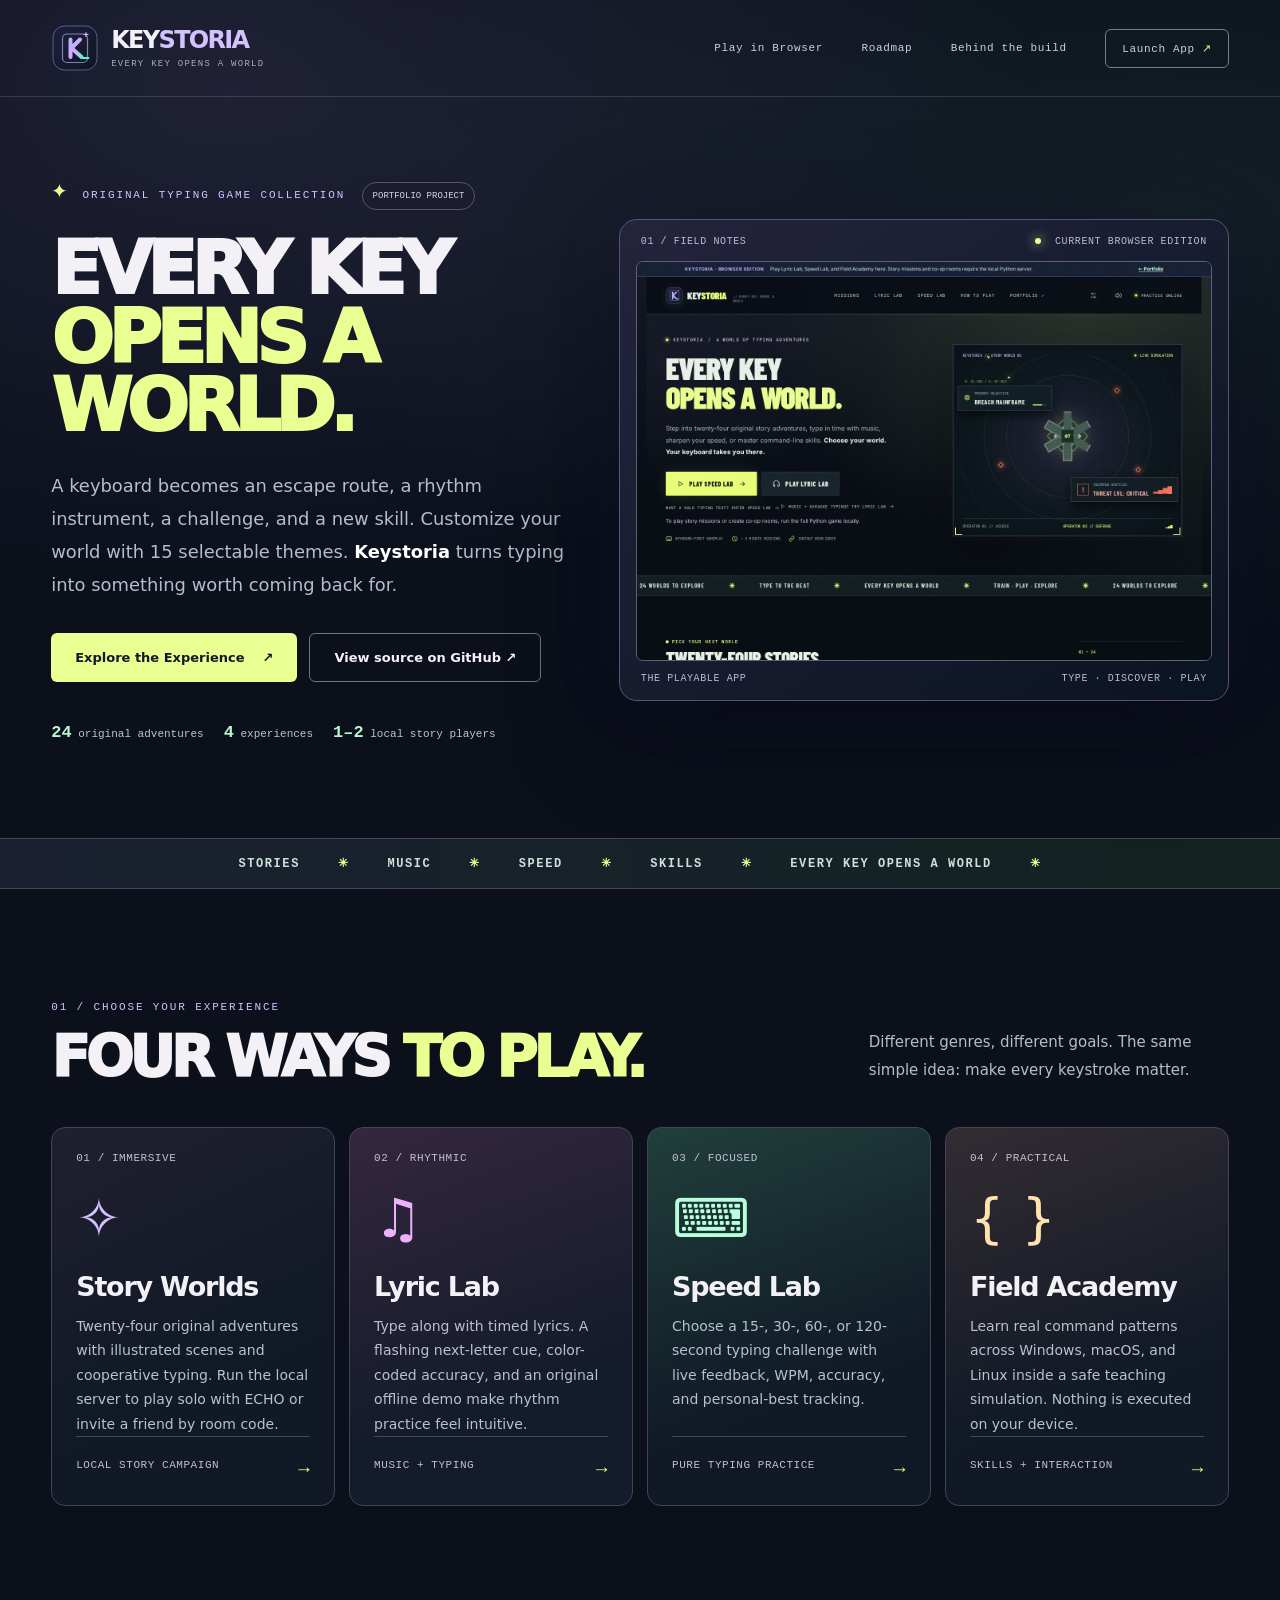
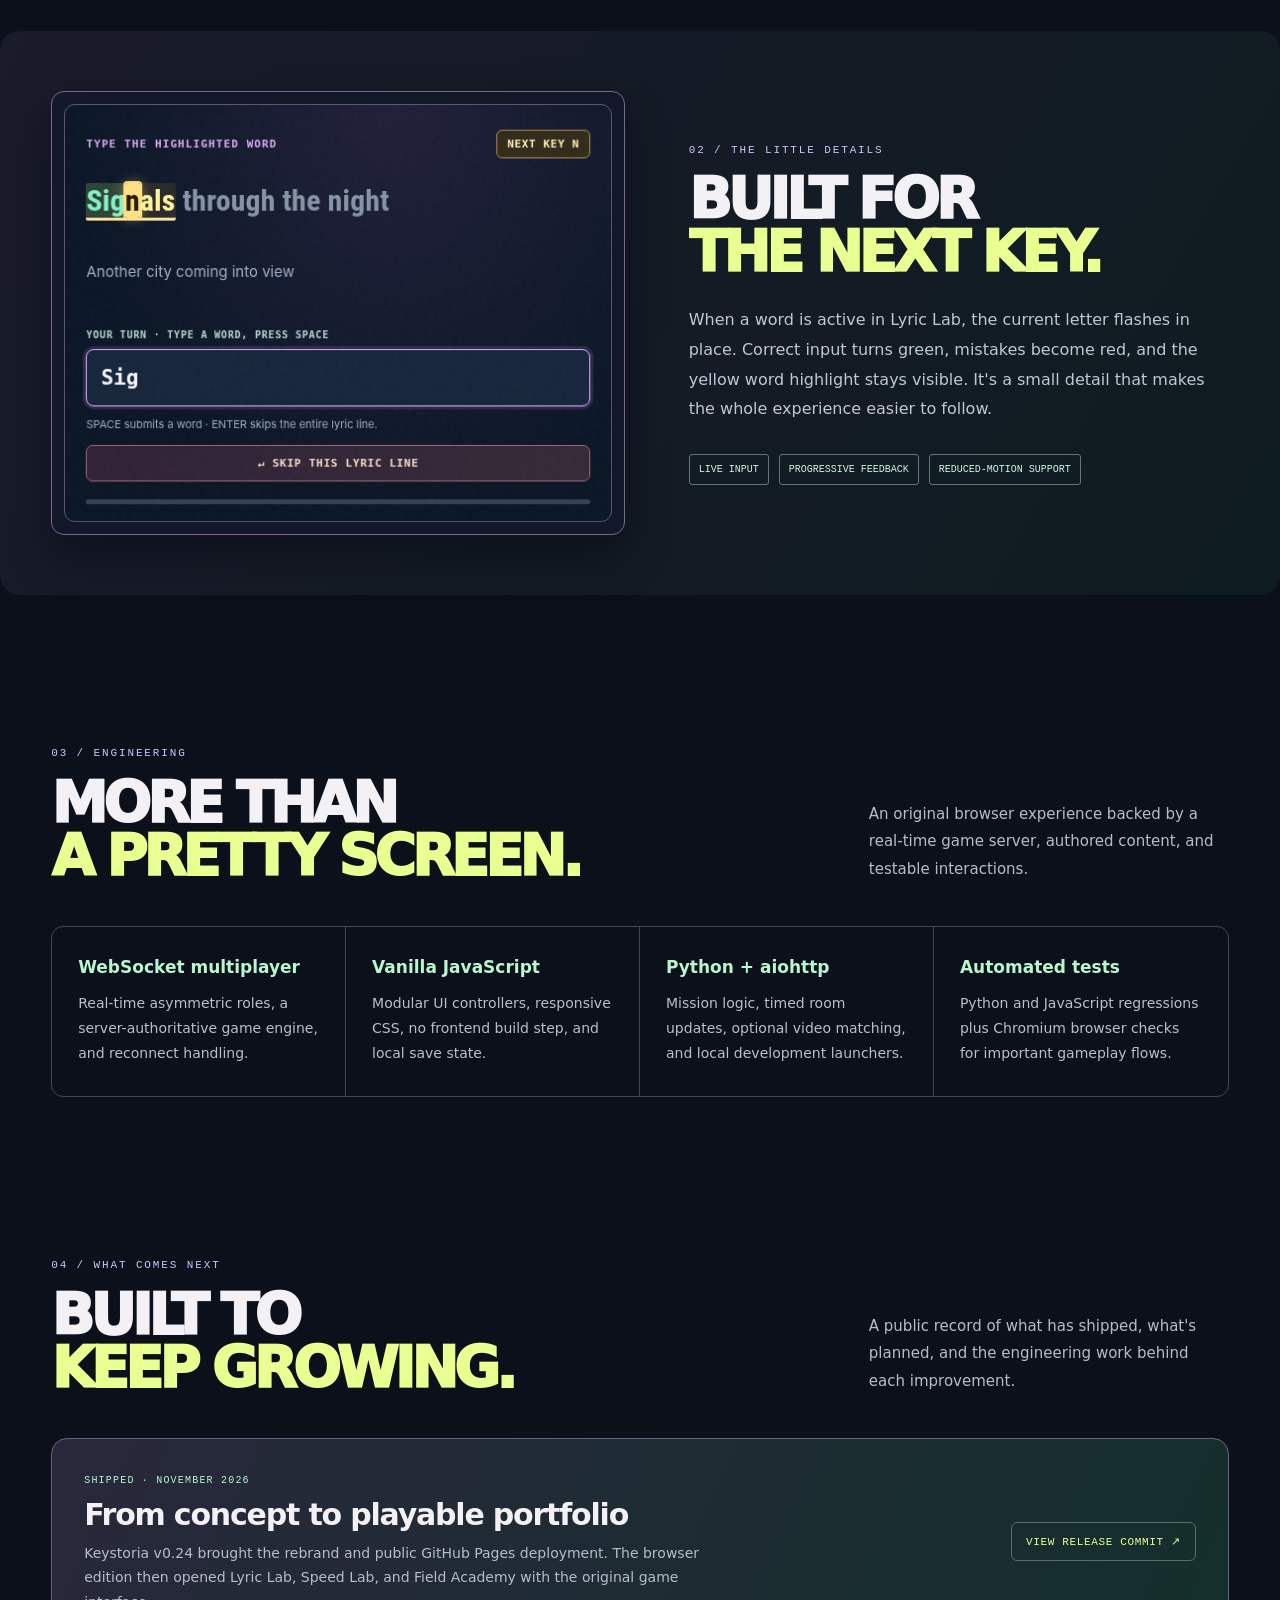
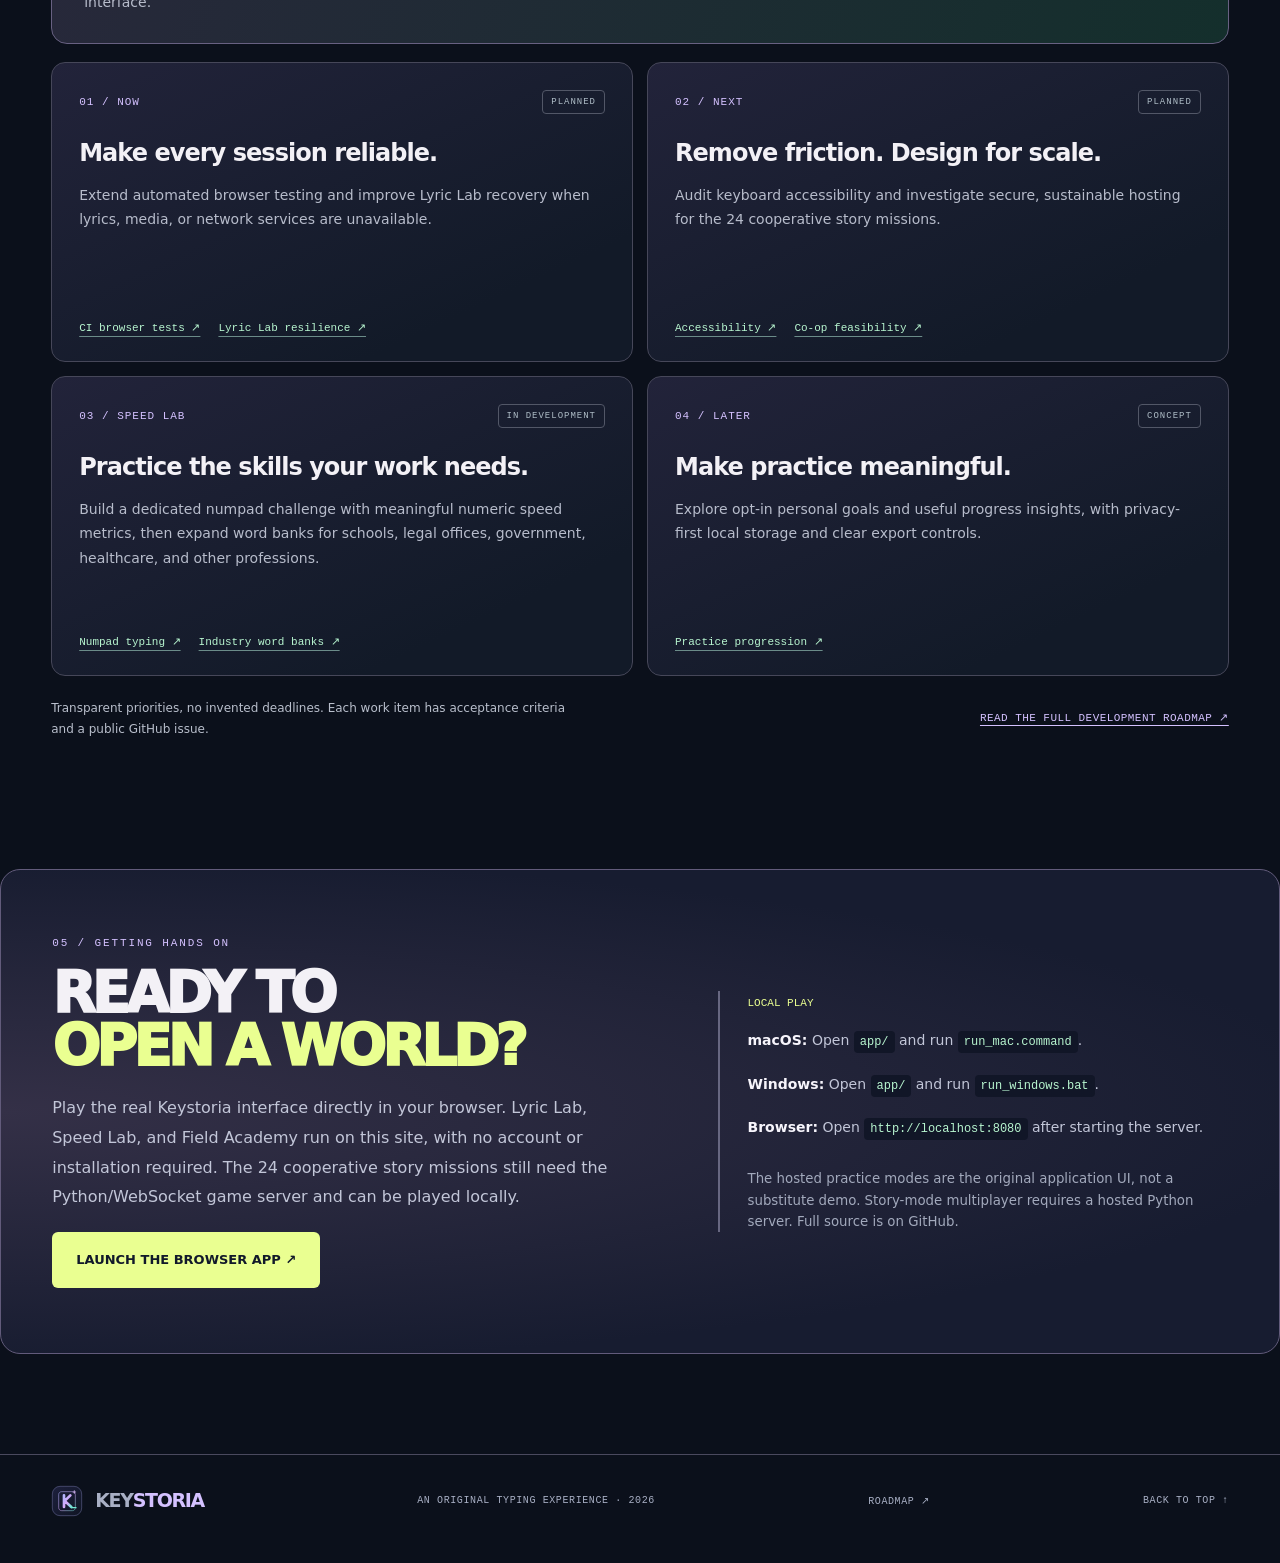
==== site/index.html @ 6b59aa66 "docs: display Speed Lab numpad and professional vocabulary on public roadmap" ====
<!doctype html>
<html lang="en">
<head>
  <meta charset="utf-8">
  <meta name="viewport" content="width=device-width, initial-scale=1">
  <meta name="theme-color" content="#0b1020">
  <meta name="description" content="Keystoria is an interactive typing adventure with 24 local story missions, browser-based lyric and speed challenges, and practical command-line exercises.">
  <title>Keystoria — Every Key Opens a World</title>
  <link rel="icon" href="assets/keystoria-mark.svg" type="image/svg+xml">
  <link rel="stylesheet" href="styles.css">
</head>
<body>
  <a class="skip" href="#main">Skip to content</a>
  <header class="bar wrap">
    <a class="logo" href="#top" aria-label="Keystoria, back to top"><img src="assets/keystoria-mark.svg" width="48" height="48" alt=""><span>KEY<span class="logo-accent">STORIA</span><small>EVERY KEY OPENS A WORLD</small></span></a>
    <nav aria-label="Primary navigation"><a href="play/">Play in Browser</a><a href="#roadmap">Roadmap</a><a href="#build">Behind the build</a><a class="nav-cta" href="play/">Launch App <span aria-hidden="true">↗</span></a></nav>
  </header>
  <main id="main">
    <section class="hero wrap" id="top" aria-labelledby="hero-heading">
      <div class="hero-copy">
        <p class="eyebrow"><span class="star">✦</span> ORIGINAL TYPING GAME COLLECTION <span class="pill">PORTFOLIO PROJECT</span></p>
        <h1 id="hero-heading">EVERY KEY<br><em>OPENS A WORLD.</em></h1>
        <p class="intro">A keyboard becomes an escape route, a rhythm instrument, a challenge, and a new skill. Customize your world with 15 selectable themes. <strong>Keystoria</strong> turns typing into something worth coming back for.</p>
        <div class="hero-buttons"><a class="primary" href="play/">Explore the Experience <span aria-hidden="true">↗</span></a><a class="secondary" href="https://github.com/MasynNay/Keystoria" target="_blank" rel="noopener noreferrer">View source on GitHub ↗</a></div>
        <div class="facts" aria-label="Project highlights"><span><strong>24</strong> original adventures</span><span><strong>4</strong> experiences</span><span><strong>1–2</strong> local story players</span></div>
      </div>
      <div class="hero-art">
        <div class="frame-label"><span>01 / FIELD NOTES</span><span><i class="dot"></i> CURRENT BROWSER EDITION</span></div>
        <img src="assets/keystoria-browser-home-current.png" alt="Current playable Keystoria browser interface with the updated K logo and practice mode controls" loading="eager" width="1440" height="1000">
        <div class="caption"><span>THE PLAYABLE APP</span><span>TYPE · DISCOVER · PLAY</span></div>
      </div>
    </section>
    <div class="marquee" aria-hidden="true"><div>STORIES <b>✳</b> MUSIC <b>✳</b> SPEED <b>✳</b> SKILLS <b>✳</b> EVERY KEY OPENS A WORLD <b>✳</b></div></div>
    <section class="section wrap" id="worlds" aria-labelledby="worlds-heading">
      <div class="section-header"><div><p class="eyebrow">01 / CHOOSE YOUR EXPERIENCE</p><h2 id="worlds-heading">FOUR WAYS <em>TO PLAY.</em></h2></div><p>Different genres, different goals. The same simple idea: make every keystroke matter.</p></div>
      <div class="modes">
        <article class="mode mode-story"><span class="mode-index">01 / IMMERSIVE</span><div class="mode-icon" aria-hidden="true">✧</div><h3>Story Worlds</h3><p>Twenty-four original adventures with illustrated scenes and cooperative typing. Run the local server to play solo with ECHO or invite a friend by room code.</p><span class="mode-foot">LOCAL STORY CAMPAIGN <b>→</b></span></article>
        <article class="mode mode-music"><span class="mode-index">02 / RHYTHMIC</span><div class="mode-icon" aria-hidden="true">♫</div><h3>Lyric Lab</h3><p>Type along with timed lyrics. A flashing next-letter cue, color-coded accuracy, and an original offline demo make rhythm practice feel intuitive.</p><span class="mode-foot">MUSIC + TYPING <b>→</b></span></article>
        <article class="mode mode-speed"><span class="mode-index">03 / FOCUSED</span><div class="mode-icon" aria-hidden="true">⌨</div><h3>Speed Lab</h3><p>Choose a 15-, 30-, 60-, or 120-second typing challenge with live feedback, WPM, accuracy, and personal-best tracking.</p><span class="mode-foot">PURE TYPING PRACTICE <b>→</b></span></article>
        <article class="mode mode-academy"><span class="mode-index">04 / PRACTICAL</span><div class="mode-icon" aria-hidden="true">{ }</div><h3>Field Academy</h3><p>Learn real command patterns across Windows, macOS, and Linux inside a safe teaching simulation. Nothing is executed on your device.</p><span class="mode-foot">SKILLS + INTERACTION <b>→</b></span></article>
      </div>
    </section>
    <section class="spotlight wrap" aria-labelledby="spotlight-heading">
      <div class="spotlight-image"><img src="assets/lyric-next-key-desktop-v023.png" alt="Lyric Lab highlighting a current lyric and the next letter to type" loading="lazy"></div>
      <div class="spotlight-copy"><p class="eyebrow">02 / THE LITTLE DETAILS</p><h2 id="spotlight-heading">BUILT FOR<br><em>THE NEXT KEY.</em></h2><p>When a word is active in Lyric Lab, the current letter flashes in place. Correct input turns green, mistakes become red, and the yellow word highlight stays visible. It's a small detail that makes the whole experience easier to follow.</p><div class="note"><span>LIVE INPUT</span><span>PROGRESSIVE FEEDBACK</span><span>REDUCED-MOTION SUPPORT</span></div></div>
    </section>
    <section class="section wrap" id="build" aria-labelledby="build-heading"><div class="section-header"><div><p class="eyebrow">03 / ENGINEERING</p><h2 id="build-heading">MORE THAN<br><em>A PRETTY SCREEN.</em></h2></div><p>An original browser experience backed by a real-time game server, authored content, and testable interactions.</p></div><div class="tech"><div><strong>WebSocket multiplayer</strong><p>Real-time asymmetric roles, a server-authoritative game engine, and reconnect handling.</p></div><div><strong>Vanilla JavaScript</strong><p>Modular UI controllers, responsive CSS, no frontend build step, and local save state.</p></div><div><strong>Python + aiohttp</strong><p>Mission logic, timed room updates, optional video matching, and local development launchers.</p></div><div><strong>Automated tests</strong><p>Python and JavaScript regressions plus Chromium browser checks for important gameplay flows.</p></div></div></section>

    <section class="section wrap roadmap-section" id="roadmap" aria-labelledby="roadmap-heading">
      <div class="section-header"><div><p class="eyebrow">04 / WHAT COMES NEXT</p><h2 id="roadmap-heading">BUILT TO<br><em>KEEP GROWING.</em></h2></div><p>A public record of what has shipped, what's planned, and the engineering work behind each improvement.</p></div>
      <div class="roadmap-release" aria-label="Recently shipped">
        <div><span class="roadmap-kicker">SHIPPED · NOVEMBER 2026</span><h3>From concept to playable portfolio</h3><p>Keystoria v0.24 brought the rebrand and public GitHub Pages deployment. The browser edition then opened Lyric Lab, Speed Lab, and Field Academy with the original game interface.</p></div>
        <a href="https://github.com/MasynNay/Keystoria/commit/9b4362c448fdb3b87befc61738ec2a85f6011a0a" target="_blank" rel="noopener noreferrer" aria-label="View the browser edition release commit">VIEW RELEASE COMMIT ↗</a>
      </div>
      <div class="roadmap-grid">
        <article class="roadmap-card">
          <div class="roadmap-top"><span class="roadmap-phase">01 / NOW</span><span class="roadmap-state">PLANNED</span></div>
          <h3>Make every session reliable.</h3>
          <p>Extend automated browser testing and improve Lyric Lab recovery when lyrics, media, or network services are unavailable.</p>
          <div class="roadmap-links"><a href="https://github.com/MasynNay/Keystoria/issues/1" target="_blank" rel="noopener noreferrer">CI browser tests ↗</a><a href="https://github.com/MasynNay/Keystoria/issues/2" target="_blank" rel="noopener noreferrer">Lyric Lab resilience ↗</a></div>
        </article>
        <article class="roadmap-card">
          <div class="roadmap-top"><span class="roadmap-phase">02 / NEXT</span><span class="roadmap-state">PLANNED</span></div>
          <h3>Remove friction. Design for scale.</h3>
          <p>Audit keyboard accessibility and investigate secure, sustainable hosting for the 24 cooperative story missions.</p>
          <div class="roadmap-links"><a href="https://github.com/MasynNay/Keystoria/issues/3" target="_blank" rel="noopener noreferrer">Accessibility ↗</a><a href="https://github.com/MasynNay/Keystoria/issues/4" target="_blank" rel="noopener noreferrer">Co-op feasibility ↗</a></div>
        </article>
        <article class="roadmap-card">
          <div class="roadmap-top"><span class="roadmap-phase">03 / SPEED LAB</span><span class="roadmap-state">IN DEVELOPMENT</span></div>
          <h3>Practice the skills your work needs.</h3>
          <p>Build a dedicated numpad challenge with meaningful numeric speed metrics, then expand word banks for schools, legal offices, government, healthcare, and other professions.</p>
          <div class="roadmap-links"><a href="https://github.com/MasynNay/Keystoria/issues/6" target="_blank" rel="noopener noreferrer">Numpad typing ↗</a><a href="https://github.com/MasynNay/Keystoria/issues/7" target="_blank" rel="noopener noreferrer">Industry word banks ↗</a></div>
        </article>
        <article class="roadmap-card">
          <div class="roadmap-top"><span class="roadmap-phase">04 / LATER</span><span class="roadmap-state">CONCEPT</span></div>
          <h3>Make practice meaningful.</h3>
          <p>Explore opt-in personal goals and useful progress insights, with privacy-first local storage and clear export controls.</p>
          <div class="roadmap-links"><a href="https://github.com/MasynNay/Keystoria/issues/5" target="_blank" rel="noopener noreferrer">Practice progression ↗</a></div>
        </article>
      </div>
      <div class="roadmap-bottom"><span>Transparent priorities, no invented deadlines. Each work item has acceptance criteria and a public GitHub issue.</span><a href="https://github.com/MasynNay/Keystoria/blob/main/docs/ROADMAP.md" target="_blank" rel="noopener noreferrer">READ THE FULL DEVELOPMENT ROADMAP ↗</a></div>
    </section>
    <section class="callout wrap" id="play" aria-labelledby="play-heading"><div><p class="eyebrow">05 / GETTING HANDS ON</p><h2 id="play-heading">READY TO<br><em>OPEN A WORLD?</em></h2><p>Play the real Keystoria interface directly in your browser. Lyric Lab, Speed Lab, and Field Academy run on this site, with no account or installation required. The 24 cooperative story missions still need the Python/WebSocket game server and can be played locally.</p><p><a class="primary" href="play/">LAUNCH THE BROWSER APP ↗</a></p></div><div class="steps"><span>LOCAL PLAY</span><p><strong>macOS:</strong> Open <code>app/</code> and run <code>run_mac.command</code>.</p><p><strong>Windows:</strong> Open <code>app/</code> and run <code>run_windows.bat</code>.</p><p><strong>Browser:</strong> Open <code>http://localhost:8080</code> after starting the server.</p><small>The hosted practice modes are the original application UI, not a substitute demo. Story-mode multiplayer requires a hosted Python server. Full source is on <a href="https://github.com/MasynNay/Keystoria" target="_blank" rel="noopener noreferrer">GitHub</a>.</small></div></section>
  </main>
  <footer class="wrap footer"><div class="logo"><img src="assets/keystoria-mark.svg" width="32" height="32" alt=""><span>KEY<span class="logo-accent">STORIA</span></span></div><p>AN ORIGINAL TYPING EXPERIENCE · 2026</p><a href="#roadmap">ROADMAP ↗</a><a href="#top">BACK TO TOP ↑</a></footer>
</body>
</html>
---- site/styles.css ----
:root{color-scheme:dark;--ink:#0b101b;--panel:#111925;--line:#33384e;--paper:#f3f1f6;--muted:#b7bccb;--lilac:#d4c1ff;--mint:#b8f6d0;--lime:#eaff91;--mono:ui-monospace,SFMono-Regular,Menlo,Consolas,monospace;--sans:Inter,ui-sans-serif,system-ui,-apple-system,BlinkMacSystemFont,"Segoe UI",sans-serif}
*{box-sizing:border-box}html{scroll-behavior:smooth}body{margin:0;background:var(--ink);color:var(--paper);font-family:var(--sans);-webkit-font-smoothing:antialiased;overflow-x:hidden}body::before{content:"";position:absolute;inset:0 0 auto 0;height:750px;background:radial-gradient(ellipse at 18% 12%,#48426a55,transparent 54%),radial-gradient(ellipse at 90% 30%,#345f5433,transparent 55%);pointer-events:none}a{color:inherit;text-decoration:none}a:focus-visible{outline:3px solid var(--lime);outline-offset:5px}img{max-width:100%;height:auto;display:block}p,h1,h2,h3{margin:0}.wrap{max-width:1360px;margin:0 auto;padding-inline:clamp(20px,4vw,58px)}.skip{position:absolute;top:-50px;left:10px;z-index:10;background:var(--lime);color:#101619;padding:10px}.skip:focus{top:10px}.bar{position:relative;display:flex;align-items:center;justify-content:space-between;gap:20px;padding-block:24px;border-bottom:1px solid #ffffff22}.logo{display:inline-flex;align-items:center;gap:12px;font-weight:900;font-size:24px;letter-spacing:-.07em;line-height:1}.logo span{display:block}.logo-accent{display:inline!important;color:var(--lilac)}.logo small{display:block;font:9px var(--mono);letter-spacing:.14em;color:#adabc6;margin-top:7px}.bar nav{display:flex;gap:clamp(15px,3vw,42px);align-items:center;font:11px var(--mono);letter-spacing:.06em;color:#ccd0d9}.bar nav a:hover,.footer a:hover{color:var(--lime)}.nav-cta{border:1px solid #777c87;padding:12px 16px;border-radius:6px}.nav-cta span{color:var(--lime)}.hero{position:relative;display:grid;grid-template-columns:.92fr 1.08fr;gap:48px;align-items:center;min-height:700px;padding-block:80px 96px}.eyebrow{font:11px/1.6 var(--mono);letter-spacing:.17em;color:var(--lilac)}.star{font-size:20px;margin-right:4px;color:var(--lime)}.pill{border:1px solid #5b516f;border-radius:999px;font-size:9px;padding:8px 10px;color:#dad5ea;letter-spacing:0;white-space:nowrap;margin-left:8px}.hero h1,.section h2,.spotlight h2,.callout h2{font-weight:950;font-size:clamp(49px,5.7vw,91px);line-height:.94;letter-spacing:-.075em;margin:26px 0 28px}.hero h1 em,.section h2 em,.spotlight h2 em,.callout h2 em{font-style:normal;color:var(--lime)}.intro{font-size:clamp(16px,1.4vw,19px);line-height:1.85;color:var(--muted);max-width:580px}.intro strong{color:#fff}.hero-buttons{display:flex;gap:12px;flex-wrap:wrap;margin:32px 0 41px}.primary,.secondary{display:inline-flex;justify-content:center;align-items:center;gap:18px;padding:16px 24px;border-radius:6px;font-size:13px;font-weight:800;transition:transform .2s,background .2s}.primary{background:var(--lime);color:#11192a}.primary:hover{background:#f6ffc2;transform:translateY(-2px)}.secondary{border:1px solid #6f7288;color:#f5efff}.secondary:hover{border-color:var(--lilac);transform:translateY(-2px)}.facts{display:flex;flex-wrap:wrap;gap:20px;color:#bbc6ce;font:11px var(--mono)}.facts strong{font-size:17px;color:var(--mint)}.hero-art{position:relative;min-width:0;background:linear-gradient(145deg,#24243d,#0b1422);padding:16px;border:1px solid #5b5279;border-radius:18px;box-shadow:0 25px 100px #02040da8,0 0 80px #9c80eb12;transform:none}.hero-art img{border:1px solid #596278;border-radius:7px;aspect-ratio:1440/1000;object-fit:cover;width:100%}.frame-label,.caption{display:flex;justify-content:space-between;gap:10px;align-items:center;font:10px var(--mono);letter-spacing:.06em;color:#bfb7d8}.frame-label{padding:0 5px 14px}.caption{padding:12px 5px 0}.dot{display:inline-block;border-radius:50%;width:6px;height:6px;margin-right:7px;background:var(--lime);box-shadow:0 0 12px var(--lime)}.marquee{border-block:1px solid #454658;padding:17px 0;background:linear-gradient(90deg,#1a2030,#122320);overflow:hidden}.marquee div{min-width:100%;width:max-content;margin:auto;display:flex;gap:38px;align-items:center;justify-content:center;font:750 12px var(--mono);letter-spacing:.13em;color:#cce1db}.marquee b{color:var(--lime)}.section{padding-block:110px}.section-header{display:flex;justify-content:space-between;gap:42px;align-items:end;margin-bottom:42px}.section-header h2,.spotlight h2,.callout h2{font-size:clamp(46px,4.4vw,69px);margin:15px 0 0}.section-header>p{max-width:360px;color:var(--muted);line-height:1.85;font-size:15px}.modes{display:grid;grid-template-columns:repeat(4,minmax(0,1fr));gap:14px}.mode{border:1px solid #424359;border-radius:14px;padding:24px;background:linear-gradient(155deg,#201f30,#101925 66%);min-height:370px;display:flex;flex-direction:column}.mode-index,.mode-foot{font:11px var(--mono);letter-spacing:.05em;color:#c3bed3}.mode-icon{font-size:54px;margin:28px 0 25px;color:var(--lilac);line-height:1}.mode h3{font-size:27px;letter-spacing:-.045em;margin-bottom:12px}.mode p{color:#b9c0d0;font-size:14px;line-height:1.75}.mode-foot{border-top:1px solid #464559;margin-top:auto;padding-top:22px;display:flex;justify-content:space-between}.mode-foot b{color:var(--lime);font-size:19px}.mode-music{background:linear-gradient(160deg,#34273e,#141b2a 68%)}.mode-music .mode-icon{color:#ebb1fb}.mode-speed{background:linear-gradient(160deg,#203f3b,#101925 68%)}.mode-speed .mode-icon{color:#b7ffda}.mode-academy{background:linear-gradient(160deg,#332c33,#101925 68%)}.mode-academy .mode-icon{color:#ffe2b0}.spotlight{display:grid;grid-template-columns:1.03fr .97fr;gap:64px;align-items:center;background:linear-gradient(120deg,#2624378c,#14322b55);border-radius:20px;padding-block:60px;margin-block:15px 40px}.spotlight-image{border:1px solid #7a688b;background:#13172a;padding:12px;border-radius:13px;box-shadow:0 20px 45px #03061177}.spotlight-image img{width:100%;border-radius:8px}.spotlight-copy p:not(.eyebrow){font-size:16px;color:#c1c6d6;line-height:1.85;margin-top:25px}.note{display:flex;gap:10px;flex-wrap:wrap;margin-top:30px}.note span{font:10px var(--mono);color:#d6f3e5;border:1px solid #5f7871;border-radius:3px;padding:9px}.tech{display:grid;grid-template-columns:repeat(4,1fr);border:1px solid #42465c;border-radius:12px;overflow:hidden}.tech div{padding:30px 26px;border-right:1px solid #42465c}.tech div:last-child{border:0}.tech strong{font-size:17px;color:var(--mint)}.tech p{font-size:14px;line-height:1.8;color:#b7c0cd;margin-top:14px}.roadmap-section{padding-top:50px}.roadmap-release{border:1px solid #686182;border-radius:16px;background:linear-gradient(115deg,#28283b,#142f2c);padding:29px 32px;display:flex;align-items:center;justify-content:space-between;gap:25px;margin-bottom:18px}.roadmap-kicker{font:10px var(--mono);color:var(--mint);letter-spacing:.12em}.roadmap-release h3{font-size:clamp(21px,2.4vw,30px);letter-spacing:-.04em;margin:10px 0 9px}.roadmap-release p{max-width:660px;color:var(--muted);line-height:1.75;font-size:14px}.roadmap-release>a{max-width:100%;color:var(--lime);font:11px var(--mono);letter-spacing:.06em;border:1px solid #5e6b66;border-radius:6px;padding:12px 14px;white-space:nowrap}.roadmap-grid{display:grid;grid-template-columns:repeat(2,minmax(0,1fr));gap:14px}.roadmap-card{display:flex;flex-direction:column;border:1px solid #464759;border-radius:14px;background:linear-gradient(155deg,#22233a,#121a28 78%);padding:27px;min-height:300px}.roadmap-top{display:flex;gap:12px;justify-content:space-between;align-items:center;margin-bottom:26px}.roadmap-phase{color:var(--lilac);font:11px var(--mono);letter-spacing:.09em}.roadmap-state{color:#afbdc7;font:9px var(--mono);letter-spacing:.11em;border:1px solid #525767;border-radius:4px;padding:6px 8px}.roadmap-card h3{font-size:24px;letter-spacing:-.04em;line-height:1.15;margin-bottom:15px}.roadmap-card p{color:var(--muted);font-size:14px;line-height:1.75}.roadmap-links{margin-top:auto;padding-top:20px;display:flex;gap:12px 18px;flex-wrap:wrap}.roadmap-links a{font:11px var(--mono);color:var(--mint);text-decoration:underline;text-decoration-color:#6b8c89;text-underline-offset:5px}.roadmap-links a:hover,.roadmap-bottom a:hover{color:var(--lime)}.roadmap-bottom{padding:22px 0 0;display:flex;justify-content:space-between;align-items:center;gap:20px;color:#b9bfcc;font-size:12px;line-height:1.7}.roadmap-bottom span{max-width:530px}.roadmap-bottom a{color:var(--lilac);font:11px/1.6 var(--mono);letter-spacing:.04em;text-decoration:underline;text-underline-offset:4px}.callout{display:grid;grid-template-columns:1fr .85fr;gap:65px;padding-block:65px;background:radial-gradient(ellipse at left,#343047,#171c30 75%);border:1px solid #625b7b;border-radius:20px;margin-block:20px 100px}.callout p:not(.eyebrow){color:#c2c6d8;line-height:1.85;margin-top:20px;max-width:570px}.steps{border-left:2px solid #676781;padding-left:28px;align-self:center}.steps>span{font:11px var(--mono);color:var(--lime)}.steps p{margin:18px 0!important;font-size:14px}.steps strong{color:#f7f5fc}.steps code{font:12px var(--mono);background:#111627;padding:4px 6px;border-radius:4px;color:var(--mint);overflow-wrap:anywhere}.steps small{display:block;color:#a2a9bc;line-height:1.6;margin-top:27px}.footer{padding-block:30px 45px;display:flex;align-items:center;justify-content:space-between;border-top:1px solid #4a495e;gap:20px;color:#a8afc4}.footer .logo{font-size:19px}.footer p,.footer a{font:10px var(--mono);letter-spacing:.06em}
@media(max-width:1100px){.roadmap-grid{grid-template-columns:repeat(2,minmax(0,1fr))}.roadmap-card:last-child{min-height:0}.modes{grid-template-columns:repeat(2,minmax(0,1fr))}.hero{gap:25px}.hero h1{font-size:clamp(46px,5.4vw,75px)}.tech{grid-template-columns:repeat(2,1fr)}.tech div:nth-child(2){border-right:0}.tech div:nth-child(-n+2){border-bottom:1px solid #42465c}}
@media(max-width:760px){.roadmap-grid{grid-template-columns:1fr}.roadmap-card:last-child{grid-column:auto}.roadmap-card{min-height:0}.roadmap-release{display:block;padding:23px}.roadmap-release>a{display:inline-block;margin-top:19px;white-space:normal;overflow-wrap:anywhere}.roadmap-bottom{display:block}.roadmap-bottom a{display:inline-block;margin-top:12px}.bar{padding-block:15px}.bar nav{gap:14px}.bar nav a:not(.nav-cta){display:none}.logo{font-size:20px}.logo small{font-size:8px}.hero{grid-template-columns:1fr;min-height:0;padding-block:70px}.hero-art{max-width:640px;transform:none}.hero h1{font-size:clamp(52px,10vw,83px)}.section{padding-block:75px}.section-header{display:block}.section-header>p{margin-top:25px}.spotlight{grid-template-columns:1fr;gap:30px;padding-block:30px}.callout{grid-template-columns:1fr;gap:30px}.steps{border-left:0;border-top:2px solid #676781;padding-left:0;padding-top:24px}.footer{flex-wrap:wrap;row-gap:15px}}
@media(max-width:470px){.bar nav a.nav-cta{padding:9px 10px;font-size:10px}.hero h1{font-size:clamp(39px,11.7vw,54px)}.hero-buttons{flex-direction:column}.hero-buttons a{width:100%}.facts{gap:11px}.eyebrow{font-size:10px}.pill{display:block;width:fit-content;margin:9px 0 0}.hero-art{padding:9px}.frame-label,.caption{font-size:8px}.marquee div{gap:15px;font-size:10px}.modes,.tech{grid-template-columns:1fr}.mode{min-height:315px}.tech div{border:0!important;border-bottom:1px solid #42465c!important}.tech div:last-child{border-bottom:0!important}.spotlight-image{padding:5px}.section h2,.spotlight h2,.callout h2{font-size:clamp(44px,12vw,58px)}.footer p{width:100%}}
@media(prefers-reduced-motion:reduce){html{scroll-behavior:auto}*{transition:none!important}}
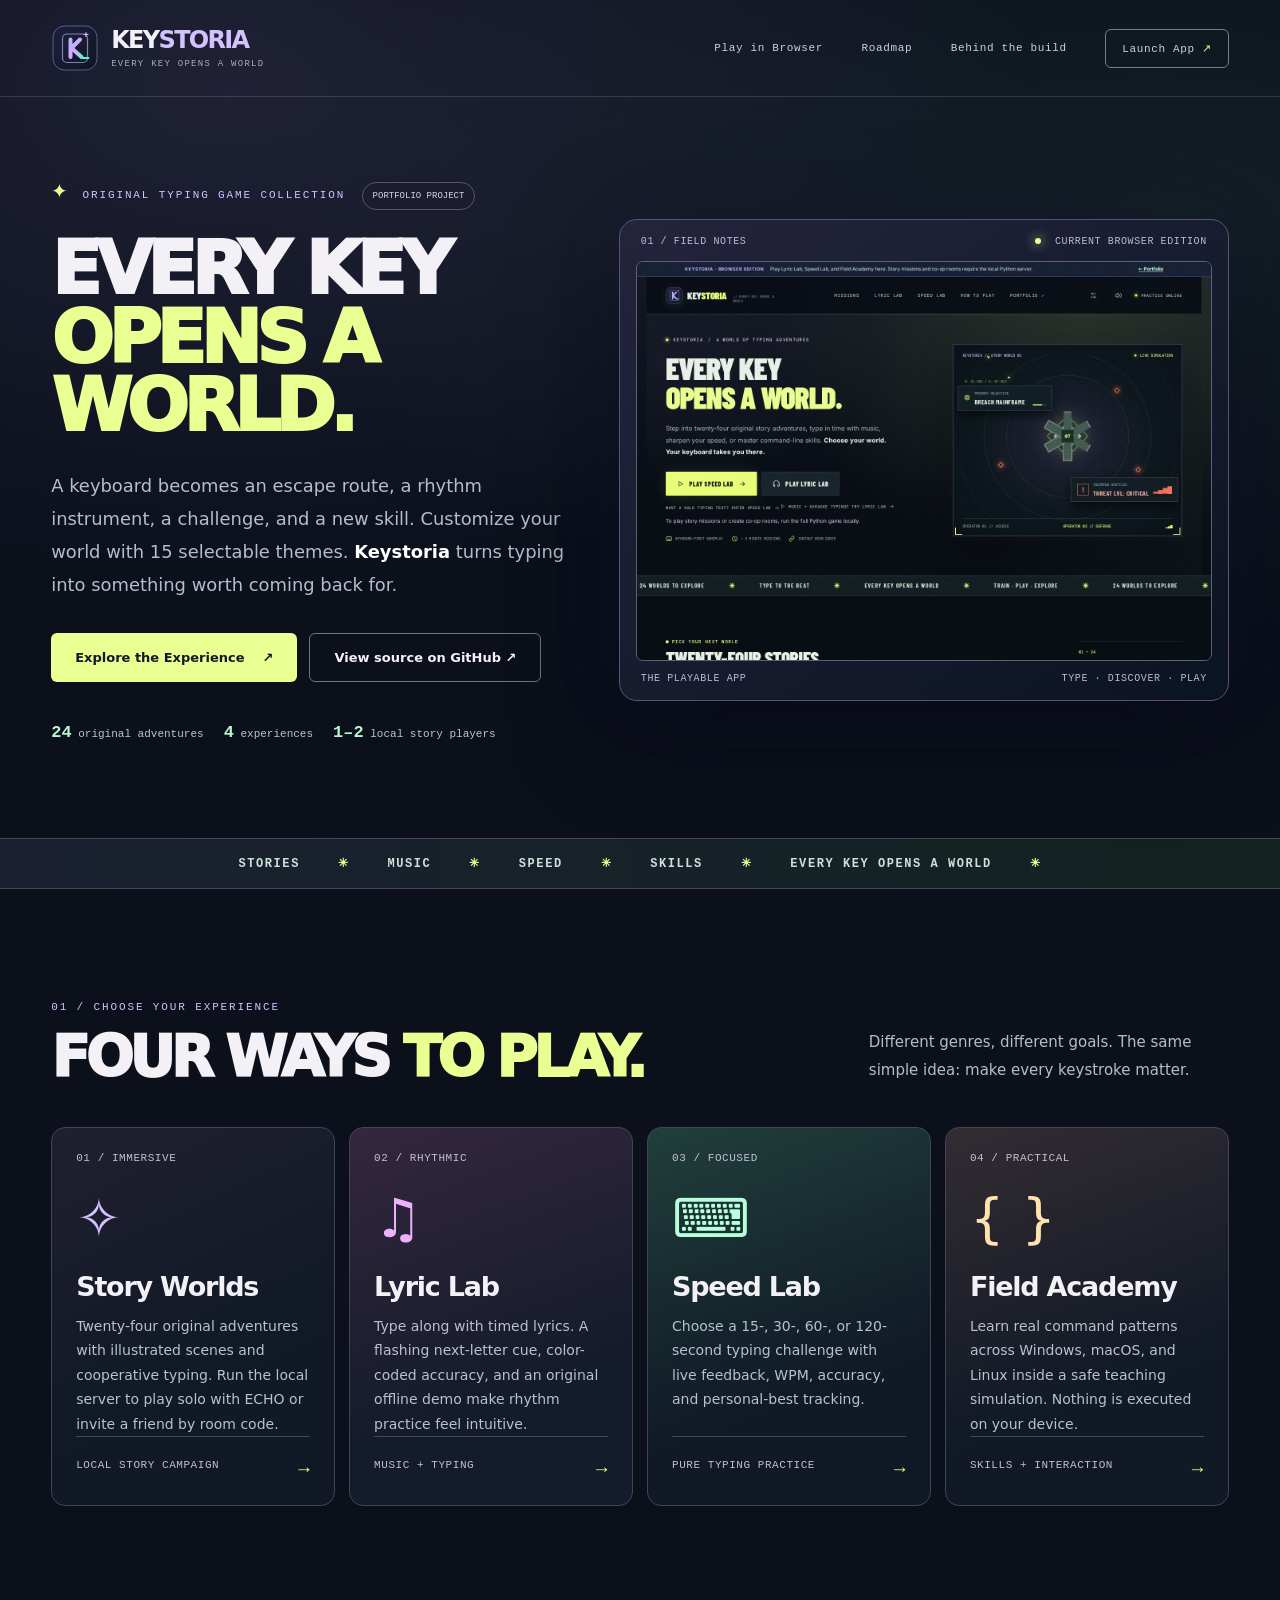
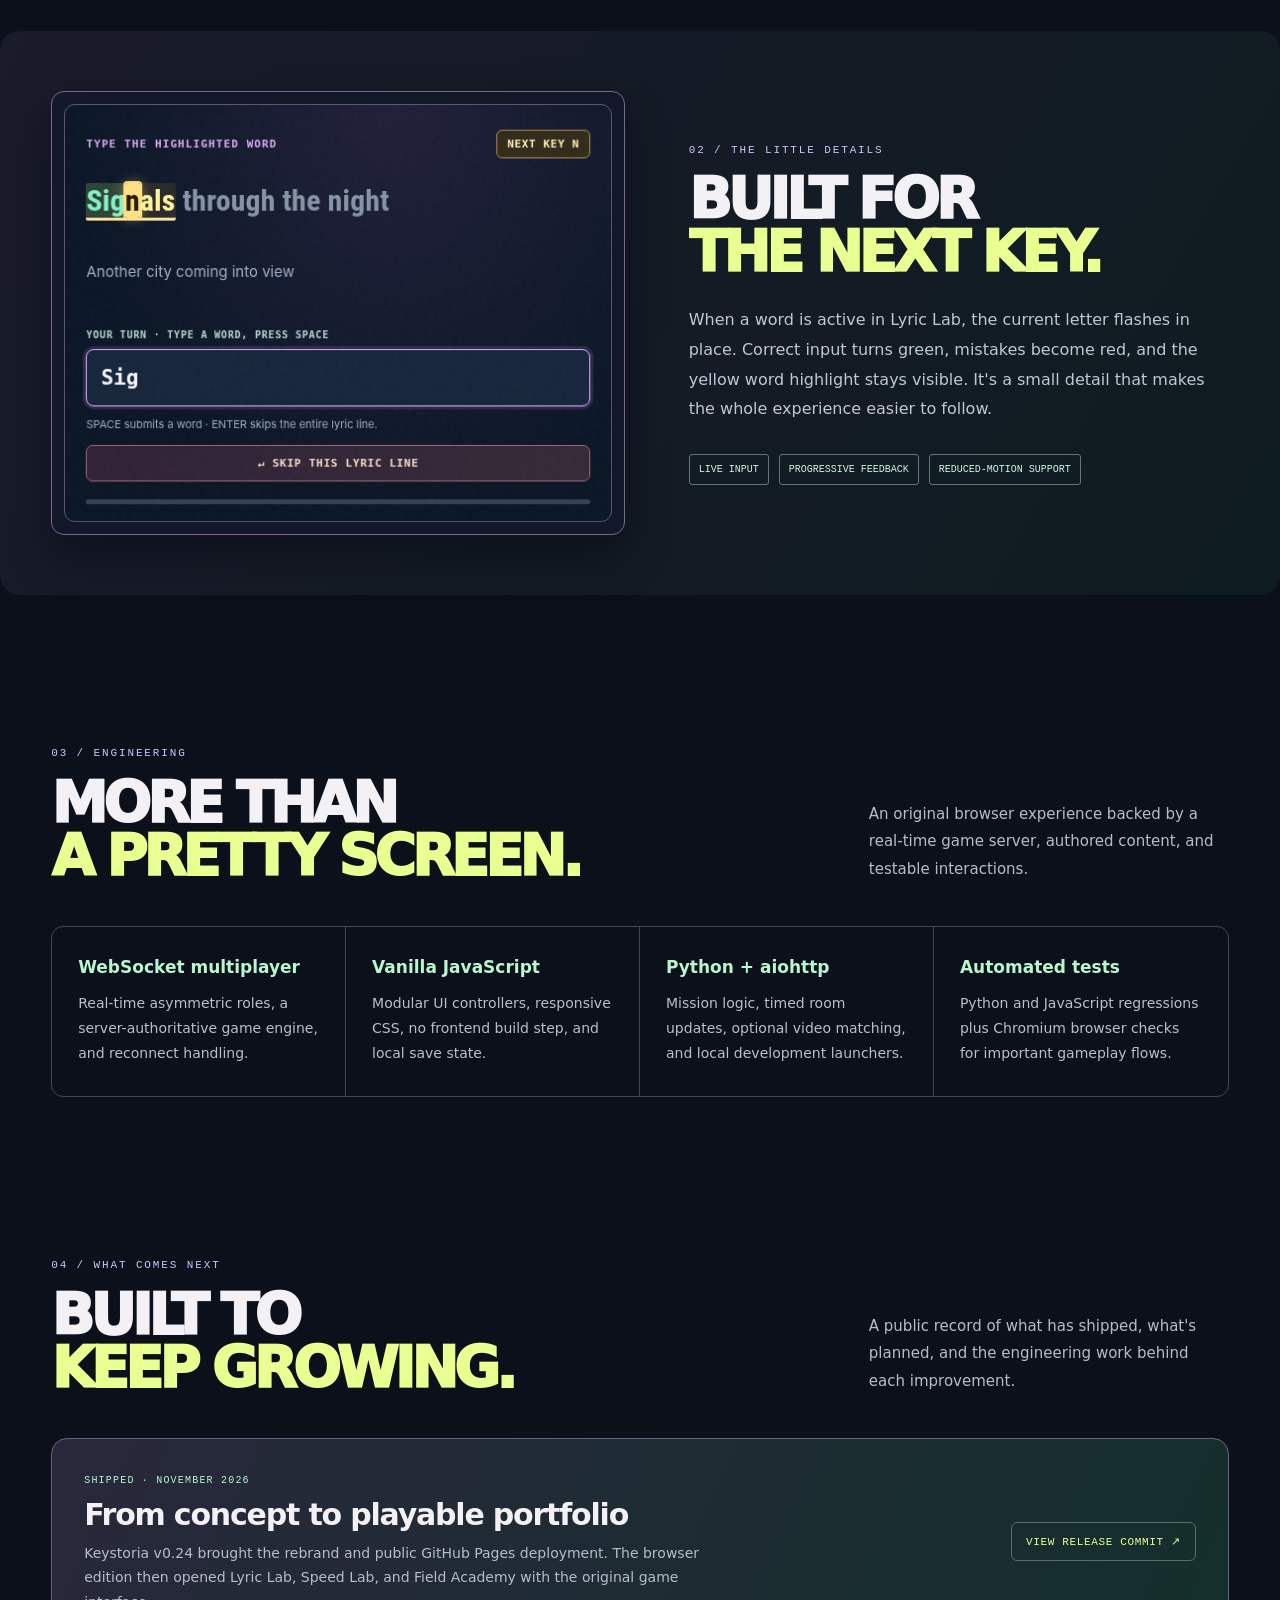
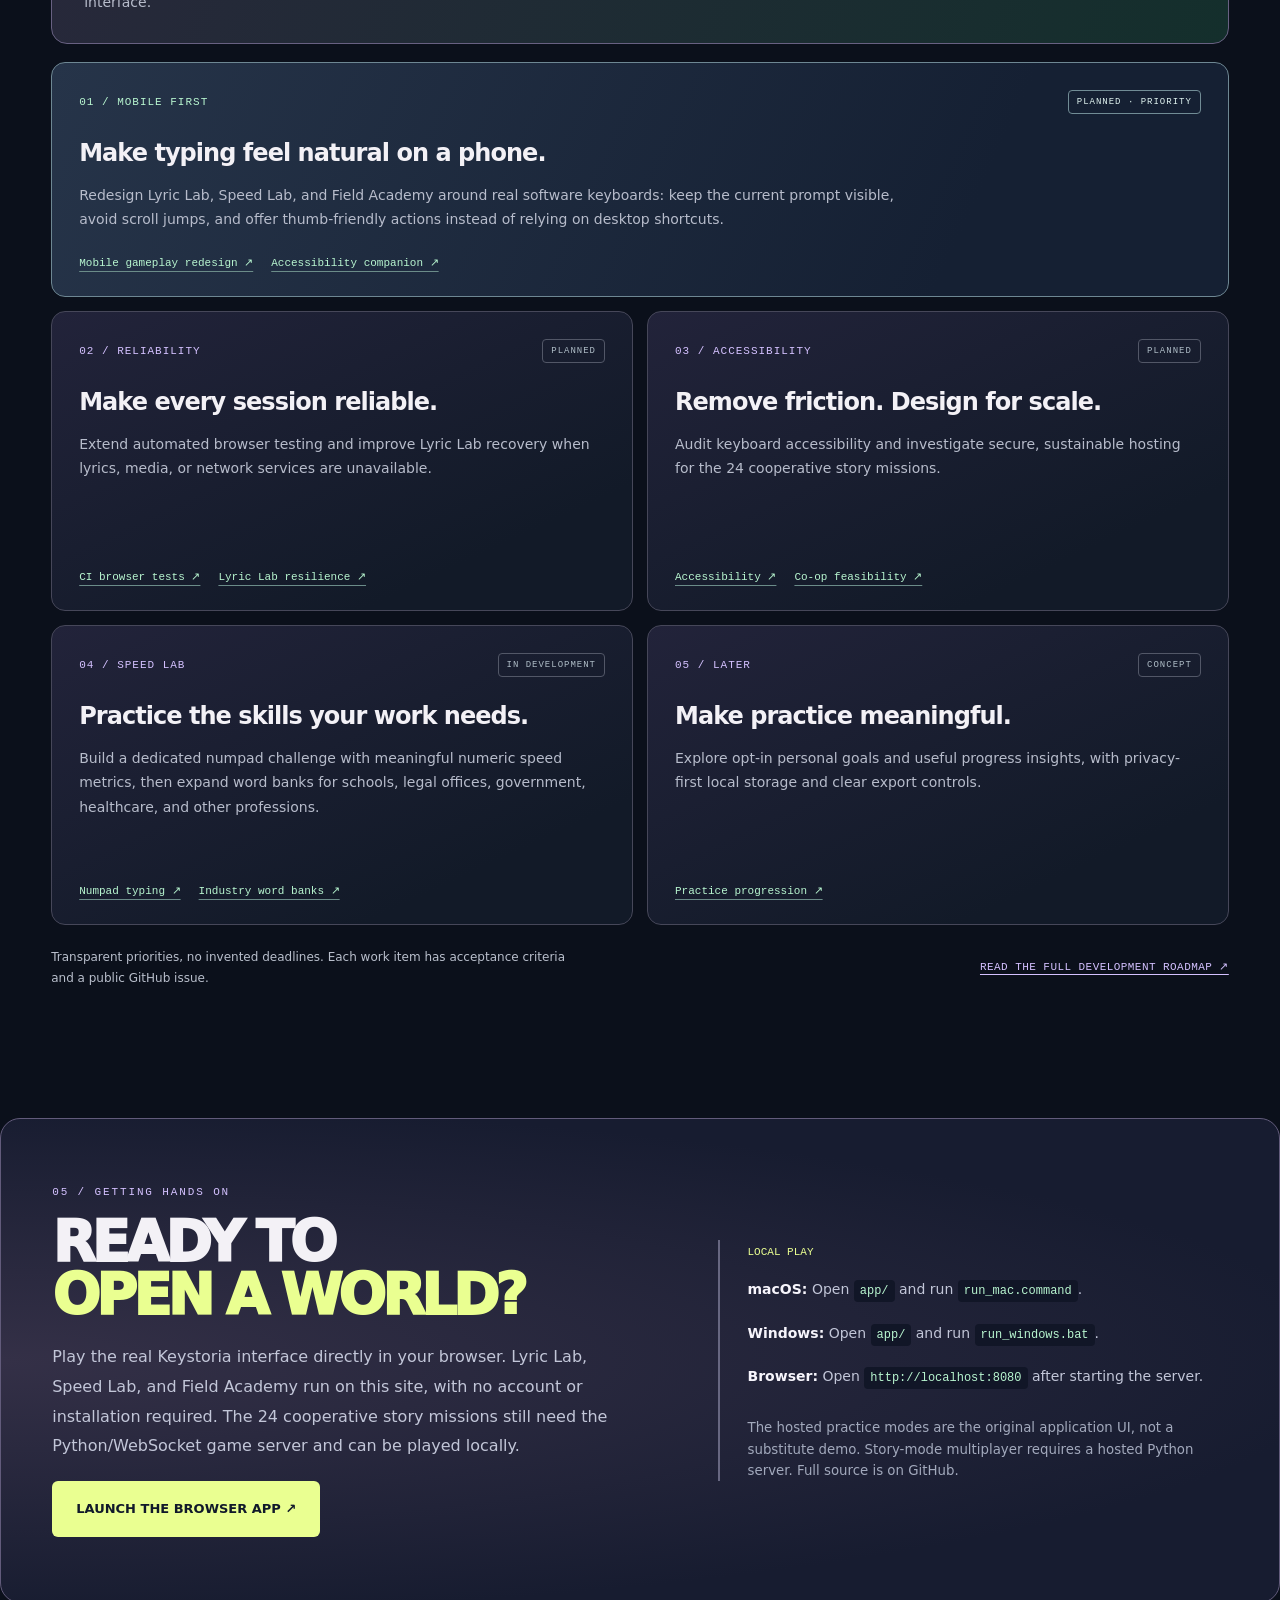
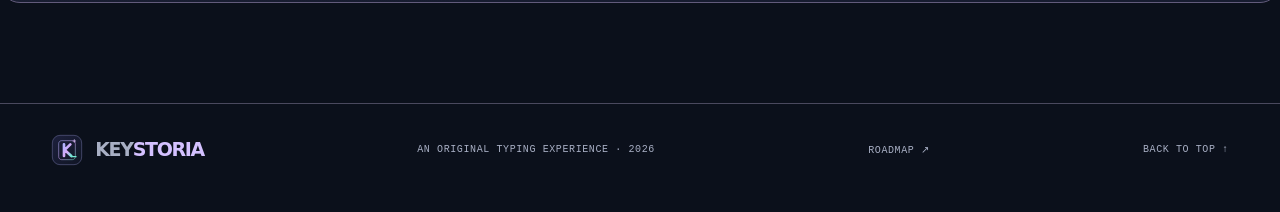
==== commit 3a84b817: "docs: prioritize mobile-first typing UX and consolidate roadmap milestones" ====
--- a/site/index.html
+++ b/site/index.html
@@ -53,26 +53,32 @@
         <a href="https://github.com/MasynNay/Keystoria/commit/9b4362c448fdb3b87befc61738ec2a85f6011a0a" target="_blank" rel="noopener noreferrer" aria-label="View the browser edition release commit">VIEW RELEASE COMMIT ↗</a>
       </div>
       <div class="roadmap-grid">
+        <article class="roadmap-card roadmap-card--priority">
+          <div class="roadmap-top"><span class="roadmap-phase">01 / MOBILE FIRST</span><span class="roadmap-state">PLANNED · PRIORITY</span></div>
+          <h3>Make typing feel natural on a phone.</h3>
+          <p>Redesign Lyric Lab, Speed Lab, and Field Academy around real software keyboards: keep the current prompt visible, avoid scroll jumps, and offer thumb-friendly actions instead of relying on desktop shortcuts.</p>
+          <div class="roadmap-links"><a href="https://github.com/MasynNay/Keystoria/issues/11" target="_blank" rel="noopener noreferrer">Mobile gameplay redesign ↗</a><a href="https://github.com/MasynNay/Keystoria/issues/3" target="_blank" rel="noopener noreferrer">Accessibility companion ↗</a></div>
+        </article>
         <article class="roadmap-card">
-          <div class="roadmap-top"><span class="roadmap-phase">01 / NOW</span><span class="roadmap-state">PLANNED</span></div>
+          <div class="roadmap-top"><span class="roadmap-phase">02 / RELIABILITY</span><span class="roadmap-state">PLANNED</span></div>
           <h3>Make every session reliable.</h3>
           <p>Extend automated browser testing and improve Lyric Lab recovery when lyrics, media, or network services are unavailable.</p>
           <div class="roadmap-links"><a href="https://github.com/MasynNay/Keystoria/issues/1" target="_blank" rel="noopener noreferrer">CI browser tests ↗</a><a href="https://github.com/MasynNay/Keystoria/issues/2" target="_blank" rel="noopener noreferrer">Lyric Lab resilience ↗</a></div>
         </article>
         <article class="roadmap-card">
-          <div class="roadmap-top"><span class="roadmap-phase">02 / NEXT</span><span class="roadmap-state">PLANNED</span></div>
+          <div class="roadmap-top"><span class="roadmap-phase">03 / ACCESSIBILITY</span><span class="roadmap-state">PLANNED</span></div>
           <h3>Remove friction. Design for scale.</h3>
           <p>Audit keyboard accessibility and investigate secure, sustainable hosting for the 24 cooperative story missions.</p>
           <div class="roadmap-links"><a href="https://github.com/MasynNay/Keystoria/issues/3" target="_blank" rel="noopener noreferrer">Accessibility ↗</a><a href="https://github.com/MasynNay/Keystoria/issues/4" target="_blank" rel="noopener noreferrer">Co-op feasibility ↗</a></div>
         </article>
         <article class="roadmap-card">
-          <div class="roadmap-top"><span class="roadmap-phase">03 / SPEED LAB</span><span class="roadmap-state">IN DEVELOPMENT</span></div>
+          <div class="roadmap-top"><span class="roadmap-phase">04 / SPEED LAB</span><span class="roadmap-state">IN DEVELOPMENT</span></div>
           <h3>Practice the skills your work needs.</h3>
           <p>Build a dedicated numpad challenge with meaningful numeric speed metrics, then expand word banks for schools, legal offices, government, healthcare, and other professions.</p>
           <div class="roadmap-links"><a href="https://github.com/MasynNay/Keystoria/issues/6" target="_blank" rel="noopener noreferrer">Numpad typing ↗</a><a href="https://github.com/MasynNay/Keystoria/issues/7" target="_blank" rel="noopener noreferrer">Industry word banks ↗</a></div>
         </article>
         <article class="roadmap-card">
-          <div class="roadmap-top"><span class="roadmap-phase">04 / LATER</span><span class="roadmap-state">CONCEPT</span></div>
+          <div class="roadmap-top"><span class="roadmap-phase">05 / LATER</span><span class="roadmap-state">CONCEPT</span></div>
           <h3>Make practice meaningful.</h3>
           <p>Explore opt-in personal goals and useful progress insights, with privacy-first local storage and clear export controls.</p>
           <div class="roadmap-links"><a href="https://github.com/MasynNay/Keystoria/issues/5" target="_blank" rel="noopener noreferrer">Practice progression ↗</a></div>
--- a/site/styles.css
+++ b/site/styles.css
@@ -4,3 +4,10 @@
 @media(max-width:760px){.roadmap-grid{grid-template-columns:1fr}.roadmap-card:last-child{grid-column:auto}.roadmap-card{min-height:0}.roadmap-release{display:block;padding:23px}.roadmap-release>a{display:inline-block;margin-top:19px;white-space:normal;overflow-wrap:anywhere}.roadmap-bottom{display:block}.roadmap-bottom a{display:inline-block;margin-top:12px}.bar{padding-block:15px}.bar nav{gap:14px}.bar nav a:not(.nav-cta){display:none}.logo{font-size:20px}.logo small{font-size:8px}.hero{grid-template-columns:1fr;min-height:0;padding-block:70px}.hero-art{max-width:640px;transform:none}.hero h1{font-size:clamp(52px,10vw,83px)}.section{padding-block:75px}.section-header{display:block}.section-header>p{margin-top:25px}.spotlight{grid-template-columns:1fr;gap:30px;padding-block:30px}.callout{grid-template-columns:1fr;gap:30px}.steps{border-left:0;border-top:2px solid #676781;padding-left:0;padding-top:24px}.footer{flex-wrap:wrap;row-gap:15px}}
 @media(max-width:470px){.bar nav a.nav-cta{padding:9px 10px;font-size:10px}.hero h1{font-size:clamp(39px,11.7vw,54px)}.hero-buttons{flex-direction:column}.hero-buttons a{width:100%}.facts{gap:11px}.eyebrow{font-size:10px}.pill{display:block;width:fit-content;margin:9px 0 0}.hero-art{padding:9px}.frame-label,.caption{font-size:8px}.marquee div{gap:15px;font-size:10px}.modes,.tech{grid-template-columns:1fr}.mode{min-height:315px}.tech div{border:0!important;border-bottom:1px solid #42465c!important}.tech div:last-child{border-bottom:0!important}.spotlight-image{padding:5px}.section h2,.spotlight h2,.callout h2{font-size:clamp(44px,12vw,58px)}.footer p{width:100%}}
 @media(prefers-reduced-motion:reduce){html{scroll-behavior:auto}*{transition:none!important}}
+
+/* Mobile-first milestone spans the roadmap grid without crowding phone layouts. */
+.roadmap-card--priority{grid-column:1/-1;min-height:235px;background:linear-gradient(115deg,#263449,#152033 77%);border-color:#6e8793}
+.roadmap-card--priority .roadmap-phase{color:var(--mint)}
+.roadmap-card--priority .roadmap-state{border-color:#718c95;color:#e0f3f0}
+.roadmap-card--priority p{max-width:840px}
+@media(max-width:760px){.roadmap-card--priority{grid-column:auto;min-height:0}}
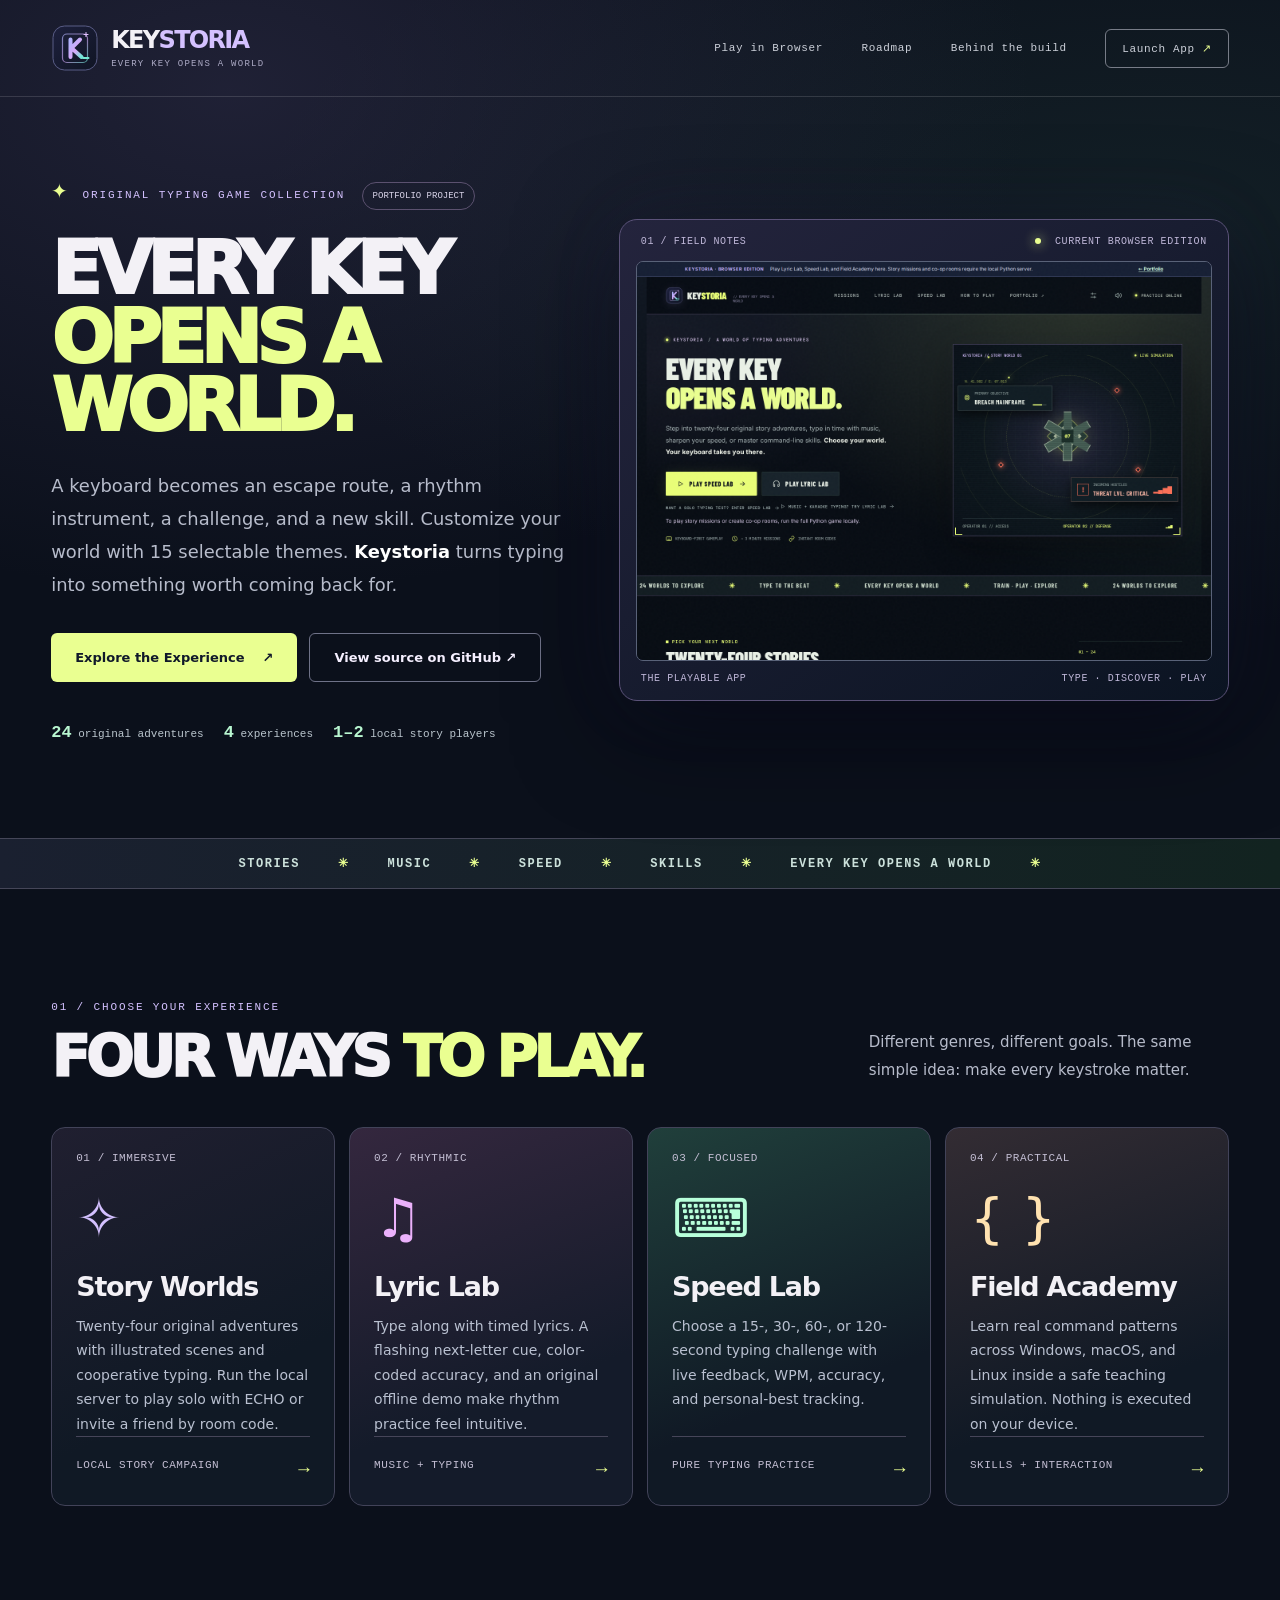
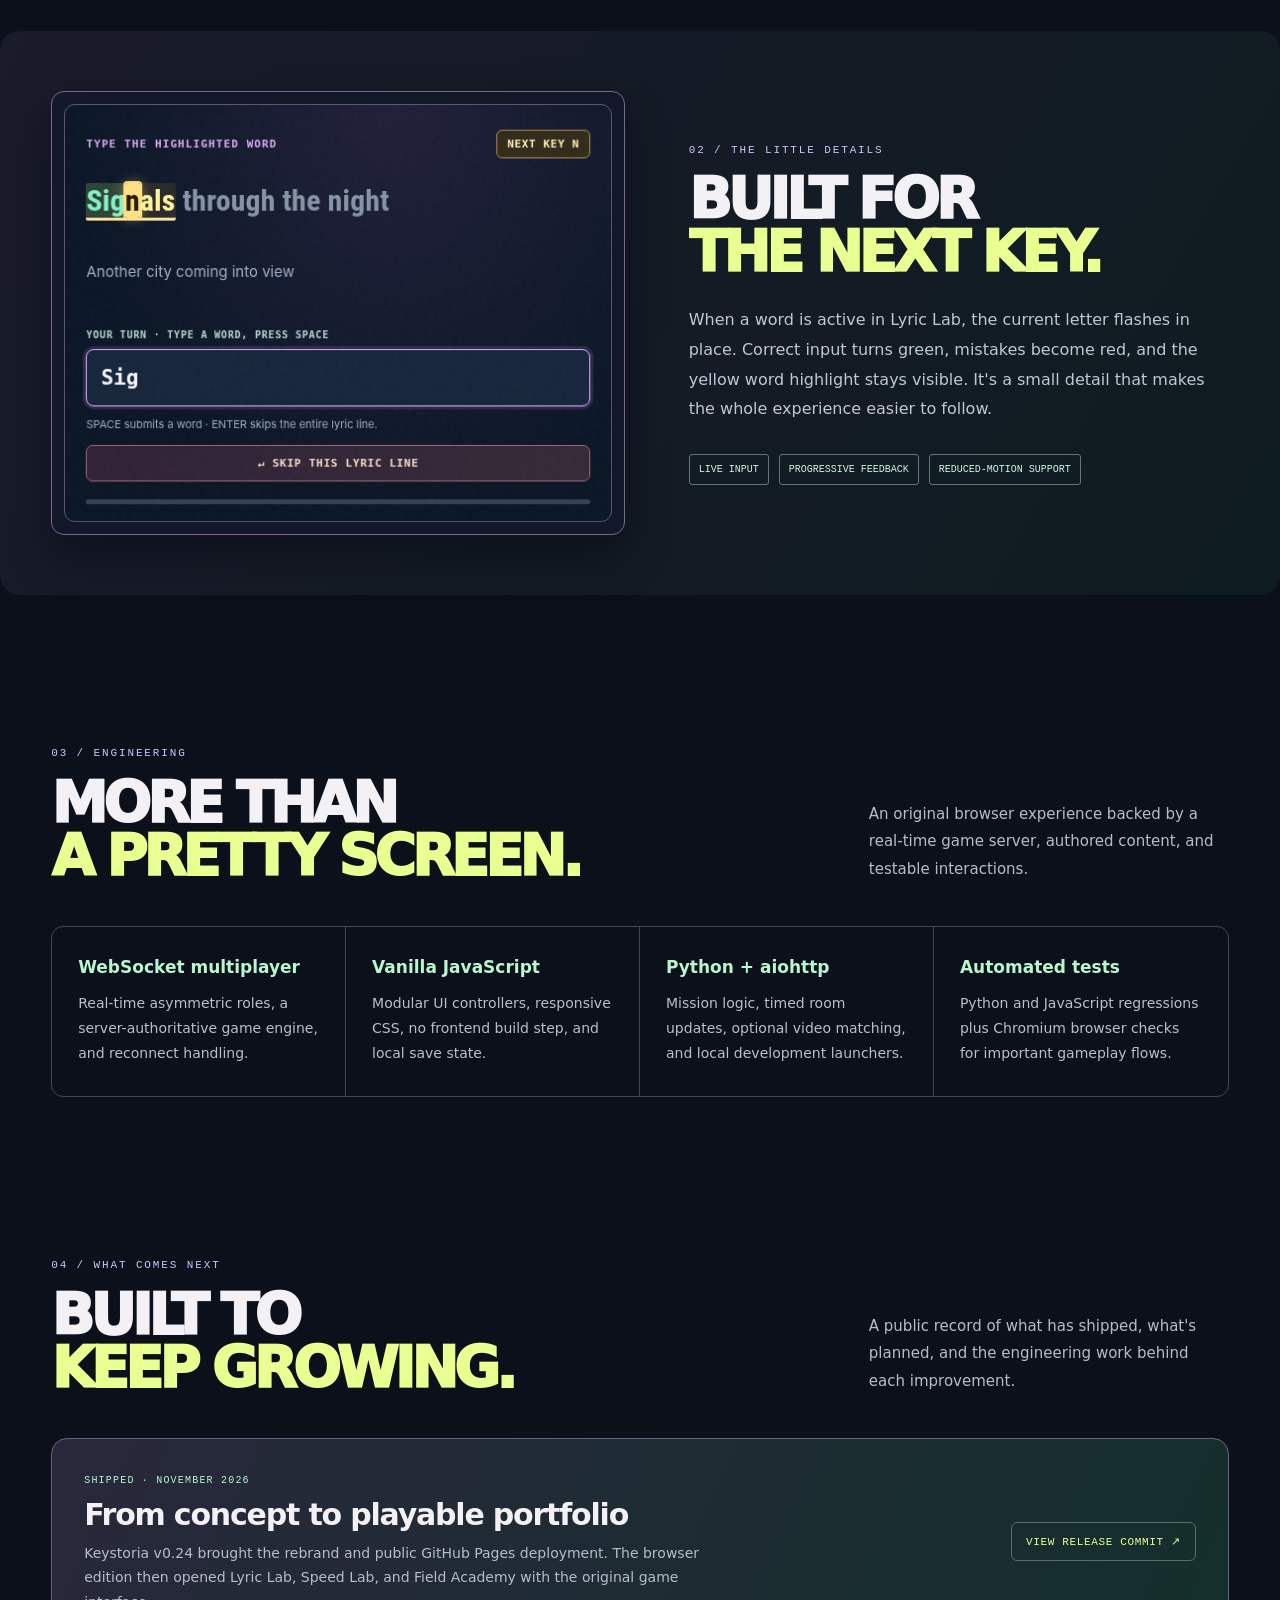
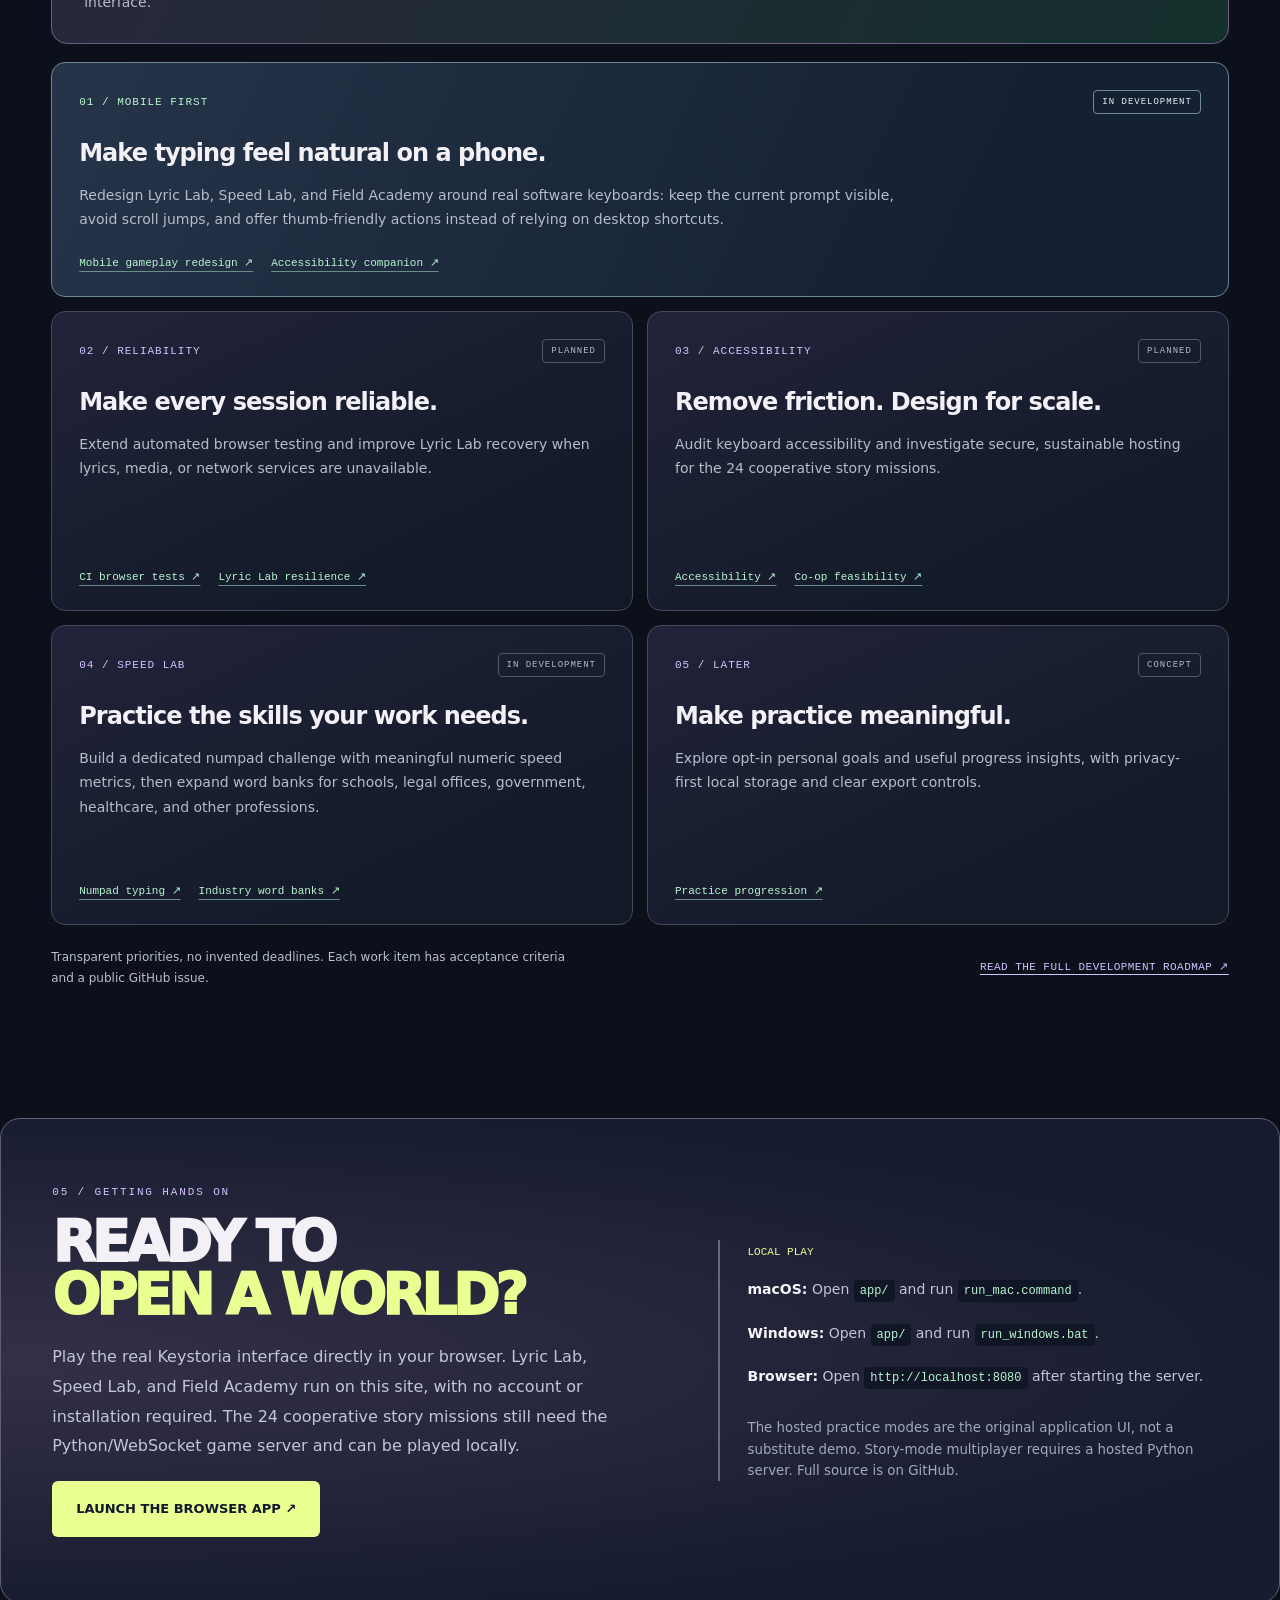
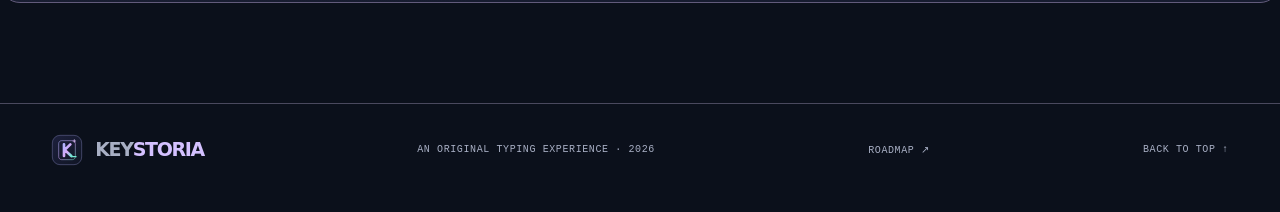
==== commit 47499f41: "docs: track tested mobile implementation as in progress, not released" ====
--- a/site/index.html
+++ b/site/index.html
@@ -54,7 +54,7 @@
       </div>
       <div class="roadmap-grid">
         <article class="roadmap-card roadmap-card--priority">
-          <div class="roadmap-top"><span class="roadmap-phase">01 / MOBILE FIRST</span><span class="roadmap-state">PLANNED · PRIORITY</span></div>
+          <div class="roadmap-top"><span class="roadmap-phase">01 / MOBILE FIRST</span><span class="roadmap-state">IN DEVELOPMENT</span></div>
           <h3>Make typing feel natural on a phone.</h3>
           <p>Redesign Lyric Lab, Speed Lab, and Field Academy around real software keyboards: keep the current prompt visible, avoid scroll jumps, and offer thumb-friendly actions instead of relying on desktop shortcuts.</p>
           <div class="roadmap-links"><a href="https://github.com/MasynNay/Keystoria/issues/11" target="_blank" rel="noopener noreferrer">Mobile gameplay redesign ↗</a><a href="https://github.com/MasynNay/Keystoria/issues/3" target="_blank" rel="noopener noreferrer">Accessibility companion ↗</a></div>
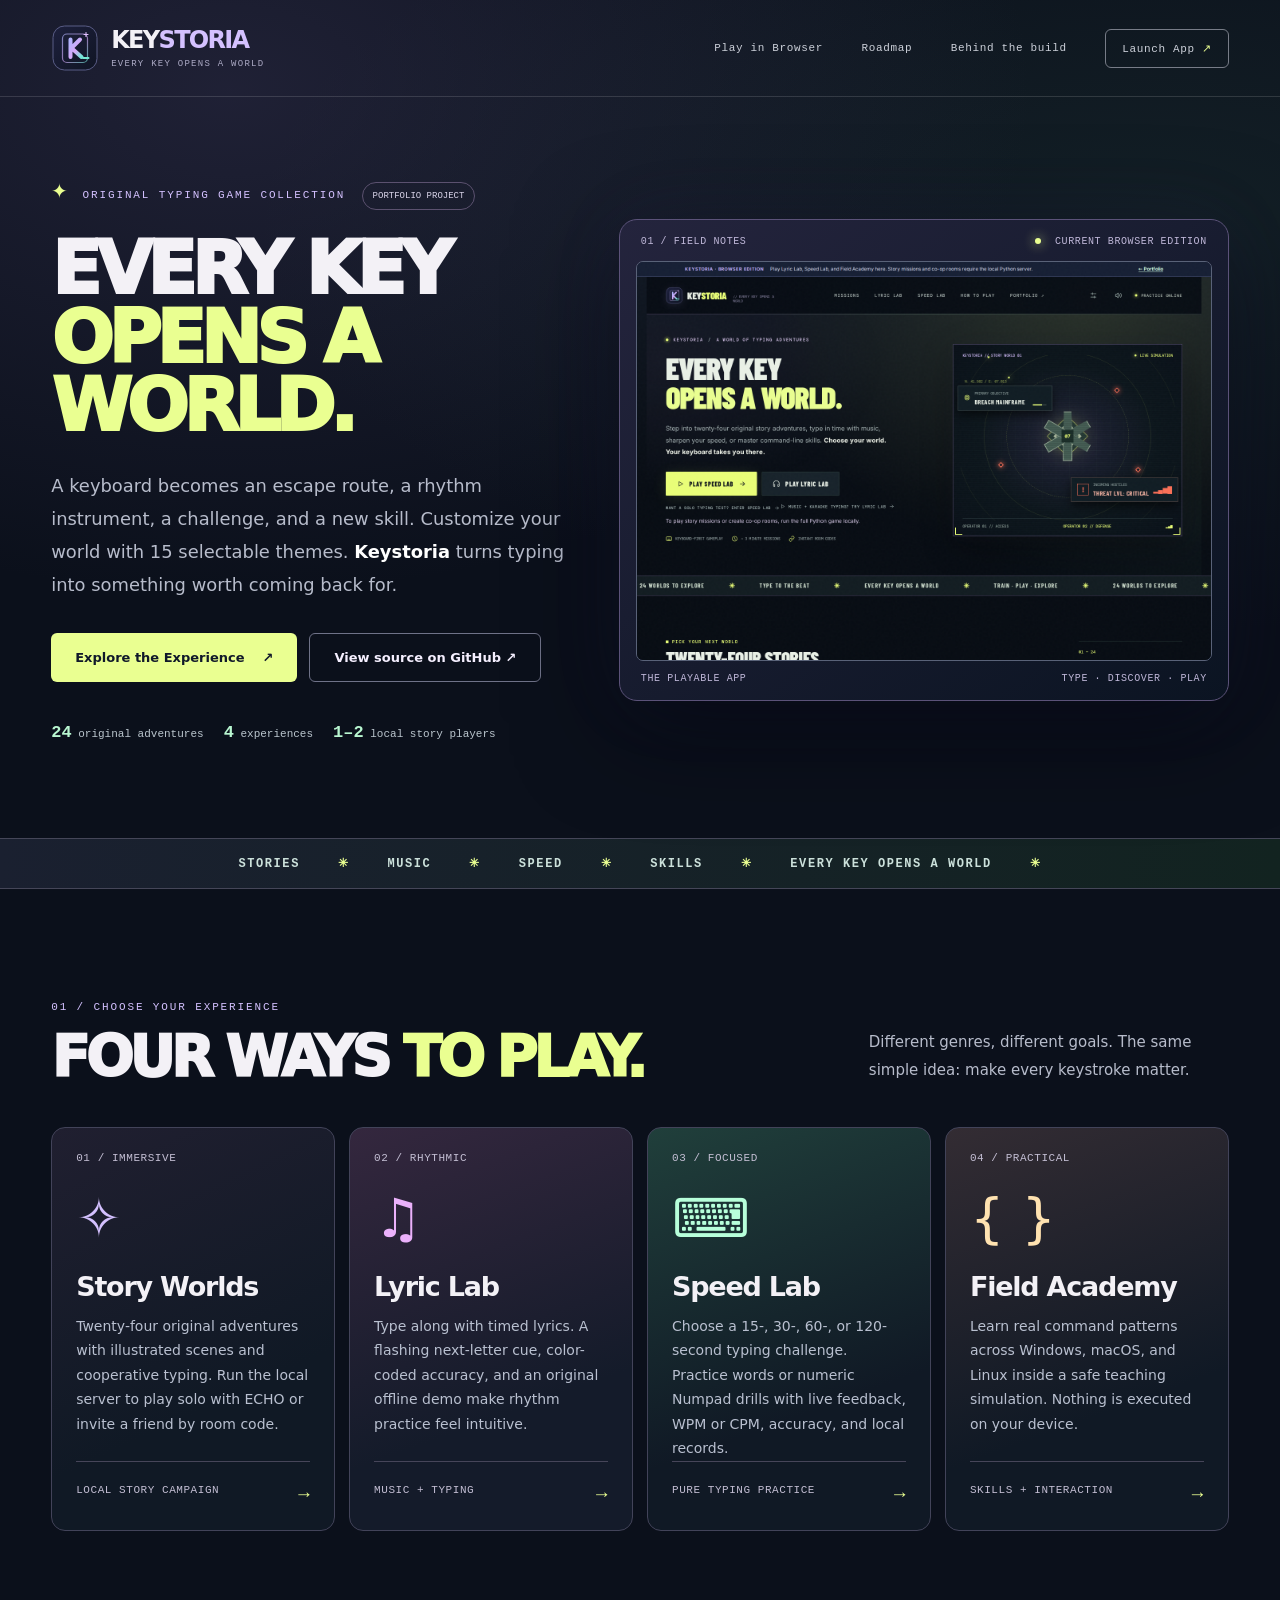
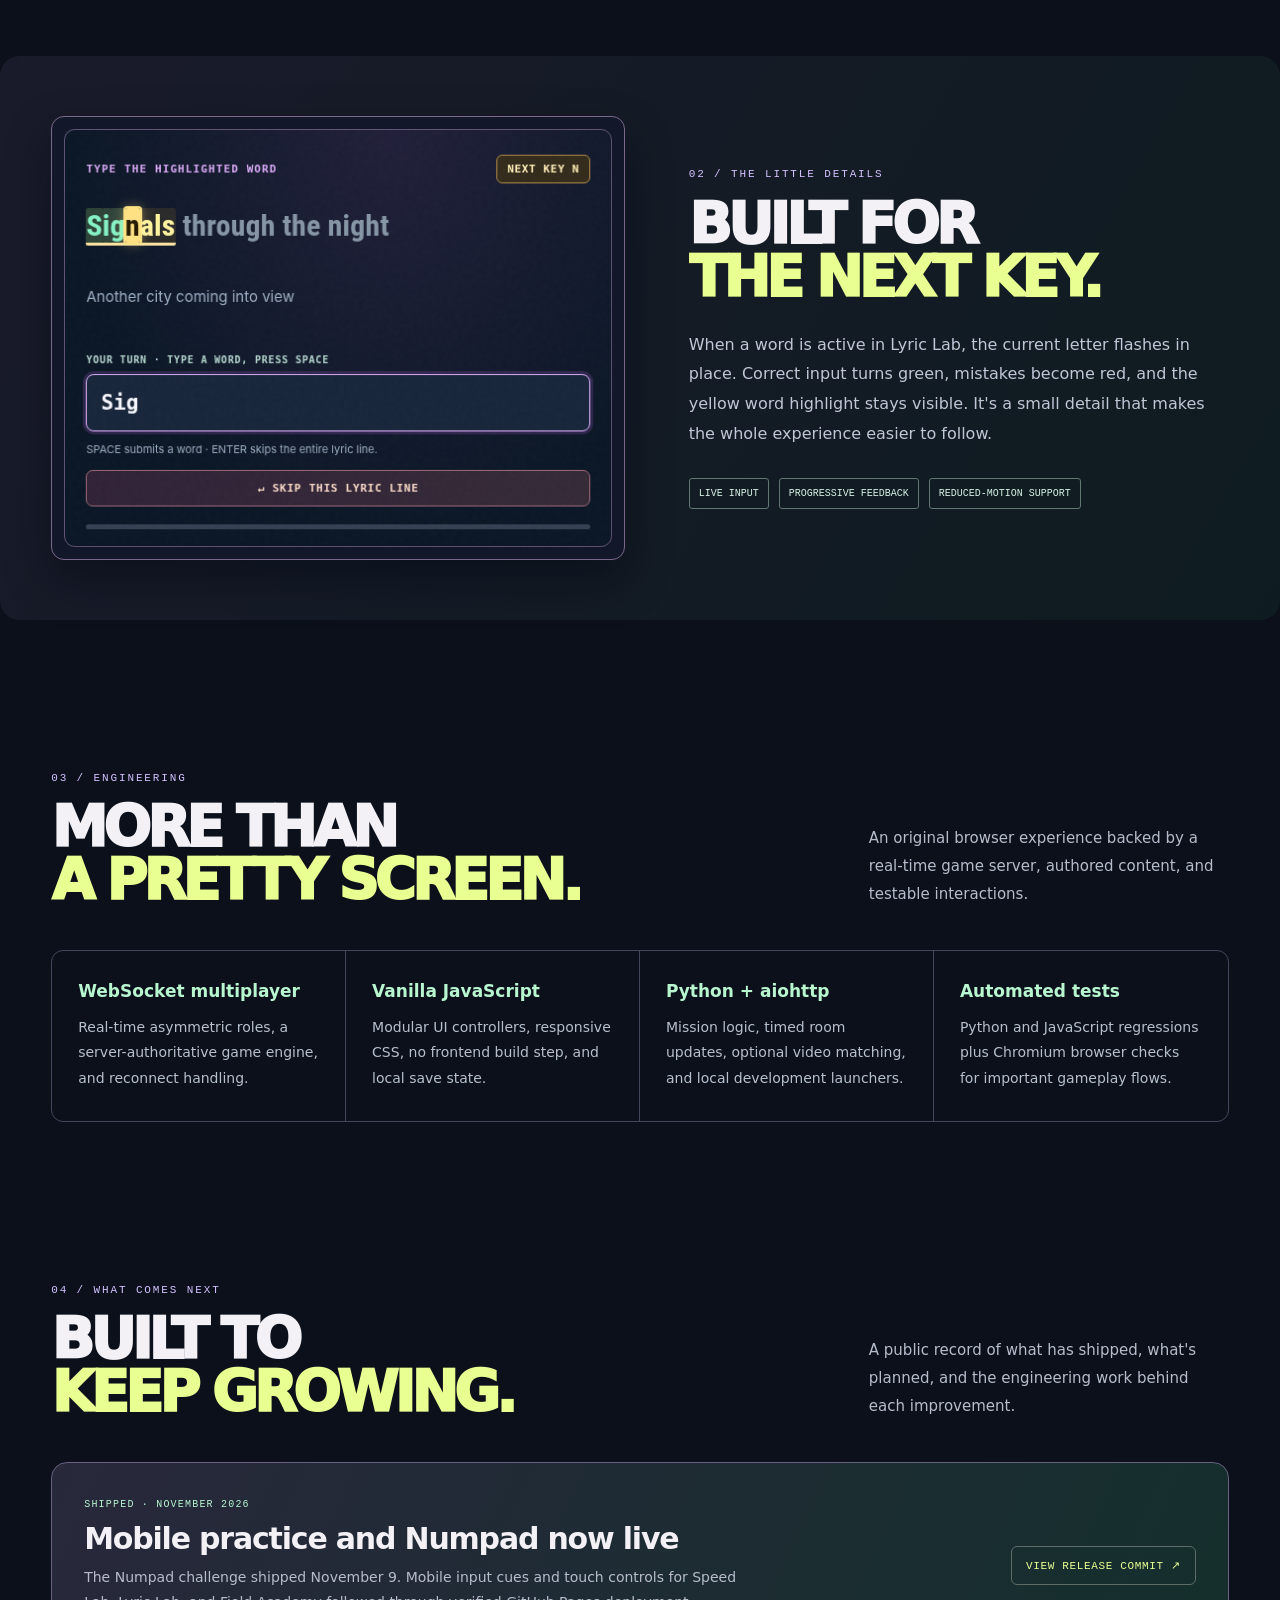
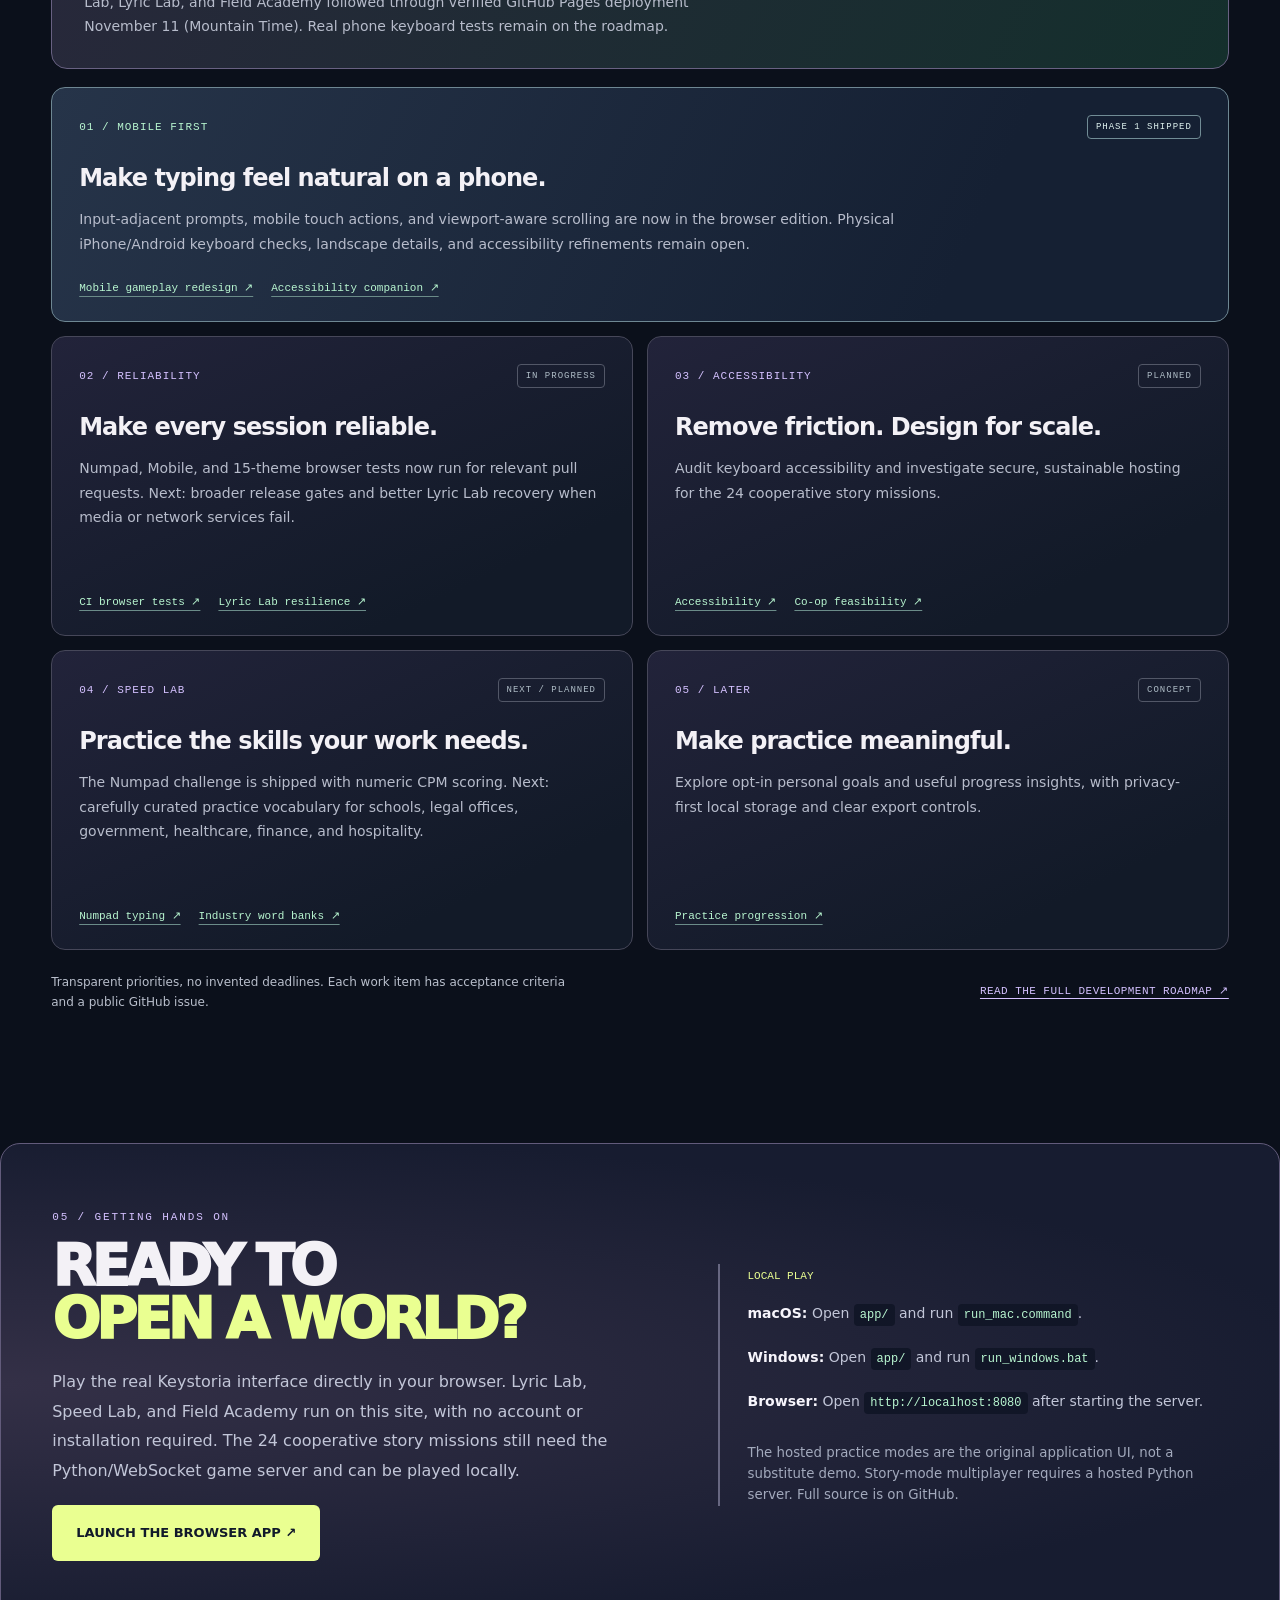
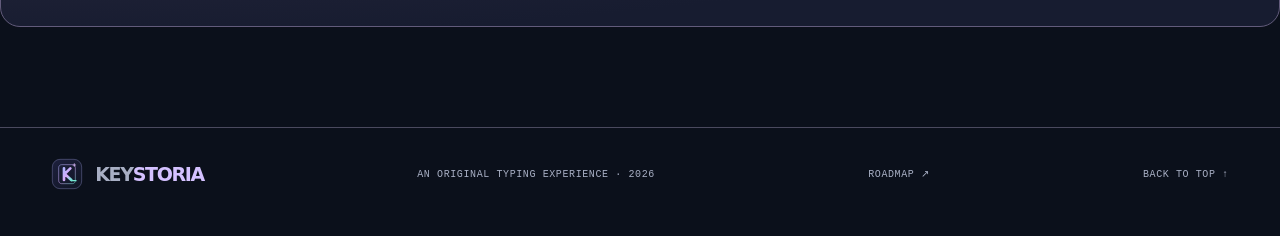
==== commit 3aa9d3f9: "site: show shipped Numpad and mobile phase-one milestones on public roadmap" ====
--- a/site/index.html
+++ b/site/index.html
@@ -36,7 +36,7 @@
       <div class="modes">
         <article class="mode mode-story"><span class="mode-index">01 / IMMERSIVE</span><div class="mode-icon" aria-hidden="true">✧</div><h3>Story Worlds</h3><p>Twenty-four original adventures with illustrated scenes and cooperative typing. Run the local server to play solo with ECHO or invite a friend by room code.</p><span class="mode-foot">LOCAL STORY CAMPAIGN <b>→</b></span></article>
         <article class="mode mode-music"><span class="mode-index">02 / RHYTHMIC</span><div class="mode-icon" aria-hidden="true">♫</div><h3>Lyric Lab</h3><p>Type along with timed lyrics. A flashing next-letter cue, color-coded accuracy, and an original offline demo make rhythm practice feel intuitive.</p><span class="mode-foot">MUSIC + TYPING <b>→</b></span></article>
-        <article class="mode mode-speed"><span class="mode-index">03 / FOCUSED</span><div class="mode-icon" aria-hidden="true">⌨</div><h3>Speed Lab</h3><p>Choose a 15-, 30-, 60-, or 120-second typing challenge with live feedback, WPM, accuracy, and personal-best tracking.</p><span class="mode-foot">PURE TYPING PRACTICE <b>→</b></span></article>
+        <article class="mode mode-speed"><span class="mode-index">03 / FOCUSED</span><div class="mode-icon" aria-hidden="true">⌨</div><h3>Speed Lab</h3><p>Choose a 15-, 30-, 60-, or 120-second typing challenge. Practice words or numeric Numpad drills with live feedback, WPM or CPM, accuracy, and local records.</p><span class="mode-foot">PURE TYPING PRACTICE <b>→</b></span></article>
         <article class="mode mode-academy"><span class="mode-index">04 / PRACTICAL</span><div class="mode-icon" aria-hidden="true">{ }</div><h3>Field Academy</h3><p>Learn real command patterns across Windows, macOS, and Linux inside a safe teaching simulation. Nothing is executed on your device.</p><span class="mode-foot">SKILLS + INTERACTION <b>→</b></span></article>
       </div>
     </section>
@@ -49,20 +49,20 @@
     <section class="section wrap roadmap-section" id="roadmap" aria-labelledby="roadmap-heading">
       <div class="section-header"><div><p class="eyebrow">04 / WHAT COMES NEXT</p><h2 id="roadmap-heading">BUILT TO<br><em>KEEP GROWING.</em></h2></div><p>A public record of what has shipped, what's planned, and the engineering work behind each improvement.</p></div>
       <div class="roadmap-release" aria-label="Recently shipped">
-        <div><span class="roadmap-kicker">SHIPPED · NOVEMBER 2026</span><h3>From concept to playable portfolio</h3><p>Keystoria v0.24 brought the rebrand and public GitHub Pages deployment. The browser edition then opened Lyric Lab, Speed Lab, and Field Academy with the original game interface.</p></div>
-        <a href="https://github.com/MasynNay/Keystoria/commit/9b4362c448fdb3b87befc61738ec2a85f6011a0a" target="_blank" rel="noopener noreferrer" aria-label="View the browser edition release commit">VIEW RELEASE COMMIT ↗</a>
+        <div><span class="roadmap-kicker">SHIPPED · NOVEMBER 2026</span><h3>Mobile practice and Numpad now live</h3><p>The Numpad challenge shipped November 9. Mobile input cues and touch controls for Speed Lab, Lyric Lab, and Field Academy followed through verified GitHub Pages deployment November 11 (Mountain Time). Real phone keyboard tests remain on the roadmap.</p></div>
+        <a href="https://github.com/MasynNay/Keystoria/commit/042148c5d452fc96307c49ded1db4ce75f410322" target="_blank" rel="noopener noreferrer" aria-label="View mobile practice release commit">VIEW RELEASE COMMIT ↗</a>
       </div>
       <div class="roadmap-grid">
         <article class="roadmap-card roadmap-card--priority">
-          <div class="roadmap-top"><span class="roadmap-phase">01 / MOBILE FIRST</span><span class="roadmap-state">IN DEVELOPMENT</span></div>
+          <div class="roadmap-top"><span class="roadmap-phase">01 / MOBILE FIRST</span><span class="roadmap-state">PHASE 1 SHIPPED</span></div>
           <h3>Make typing feel natural on a phone.</h3>
-          <p>Redesign Lyric Lab, Speed Lab, and Field Academy around real software keyboards: keep the current prompt visible, avoid scroll jumps, and offer thumb-friendly actions instead of relying on desktop shortcuts.</p>
+          <p>Input-adjacent prompts, mobile touch actions, and viewport-aware scrolling are now in the browser edition. Physical iPhone/Android keyboard checks, landscape details, and accessibility refinements remain open.</p>
           <div class="roadmap-links"><a href="https://github.com/MasynNay/Keystoria/issues/11" target="_blank" rel="noopener noreferrer">Mobile gameplay redesign ↗</a><a href="https://github.com/MasynNay/Keystoria/issues/3" target="_blank" rel="noopener noreferrer">Accessibility companion ↗</a></div>
         </article>
         <article class="roadmap-card">
-          <div class="roadmap-top"><span class="roadmap-phase">02 / RELIABILITY</span><span class="roadmap-state">PLANNED</span></div>
+          <div class="roadmap-top"><span class="roadmap-phase">02 / RELIABILITY</span><span class="roadmap-state">IN PROGRESS</span></div>
           <h3>Make every session reliable.</h3>
-          <p>Extend automated browser testing and improve Lyric Lab recovery when lyrics, media, or network services are unavailable.</p>
+          <p>Numpad, Mobile, and 15-theme browser tests now run for relevant pull requests. Next: broader release gates and better Lyric Lab recovery when media or network services fail.</p>
           <div class="roadmap-links"><a href="https://github.com/MasynNay/Keystoria/issues/1" target="_blank" rel="noopener noreferrer">CI browser tests ↗</a><a href="https://github.com/MasynNay/Keystoria/issues/2" target="_blank" rel="noopener noreferrer">Lyric Lab resilience ↗</a></div>
         </article>
         <article class="roadmap-card">
@@ -72,9 +72,9 @@
           <div class="roadmap-links"><a href="https://github.com/MasynNay/Keystoria/issues/3" target="_blank" rel="noopener noreferrer">Accessibility ↗</a><a href="https://github.com/MasynNay/Keystoria/issues/4" target="_blank" rel="noopener noreferrer">Co-op feasibility ↗</a></div>
         </article>
         <article class="roadmap-card">
-          <div class="roadmap-top"><span class="roadmap-phase">04 / SPEED LAB</span><span class="roadmap-state">IN DEVELOPMENT</span></div>
+          <div class="roadmap-top"><span class="roadmap-phase">04 / SPEED LAB</span><span class="roadmap-state">NEXT / PLANNED</span></div>
           <h3>Practice the skills your work needs.</h3>
-          <p>Build a dedicated numpad challenge with meaningful numeric speed metrics, then expand word banks for schools, legal offices, government, healthcare, and other professions.</p>
+          <p>The Numpad challenge is shipped with numeric CPM scoring. Next: carefully curated practice vocabulary for schools, legal offices, government, healthcare, finance, and hospitality.</p>
           <div class="roadmap-links"><a href="https://github.com/MasynNay/Keystoria/issues/6" target="_blank" rel="noopener noreferrer">Numpad typing ↗</a><a href="https://github.com/MasynNay/Keystoria/issues/7" target="_blank" rel="noopener noreferrer">Industry word banks ↗</a></div>
         </article>
         <article class="roadmap-card">
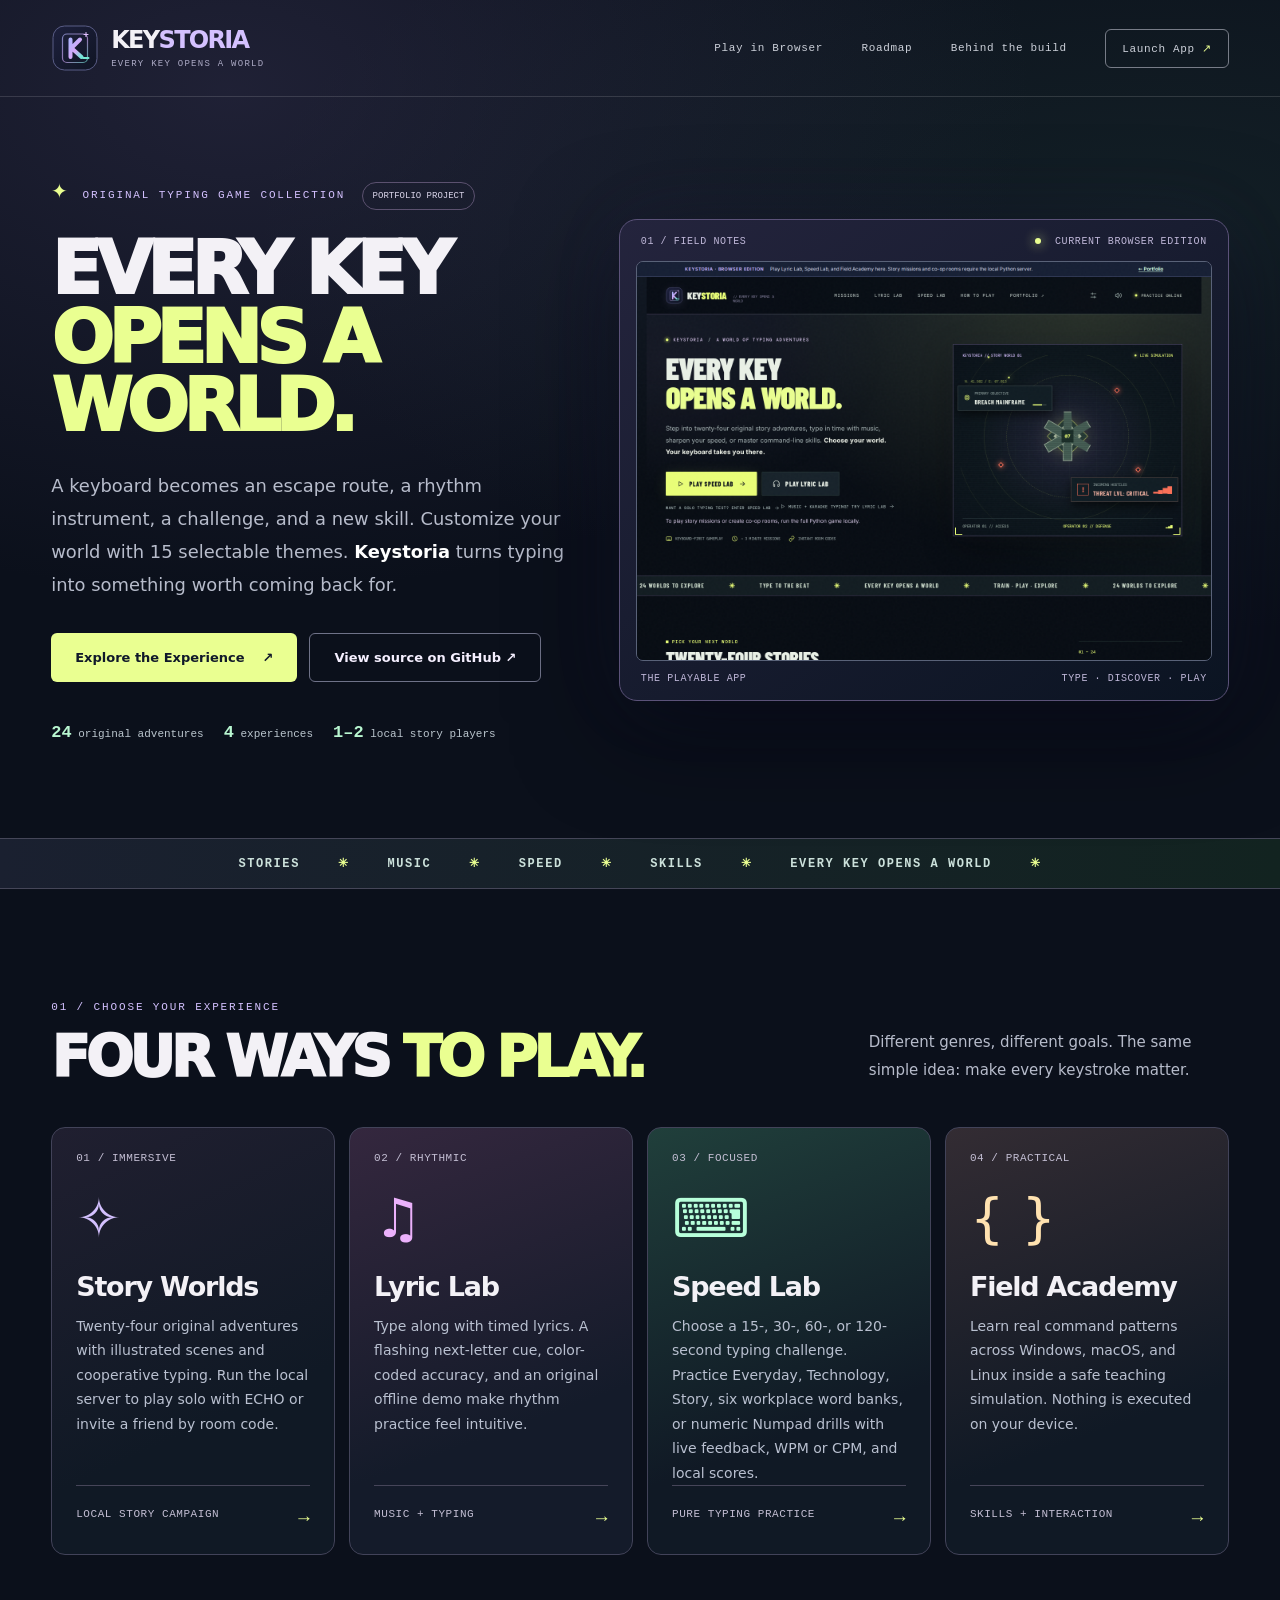
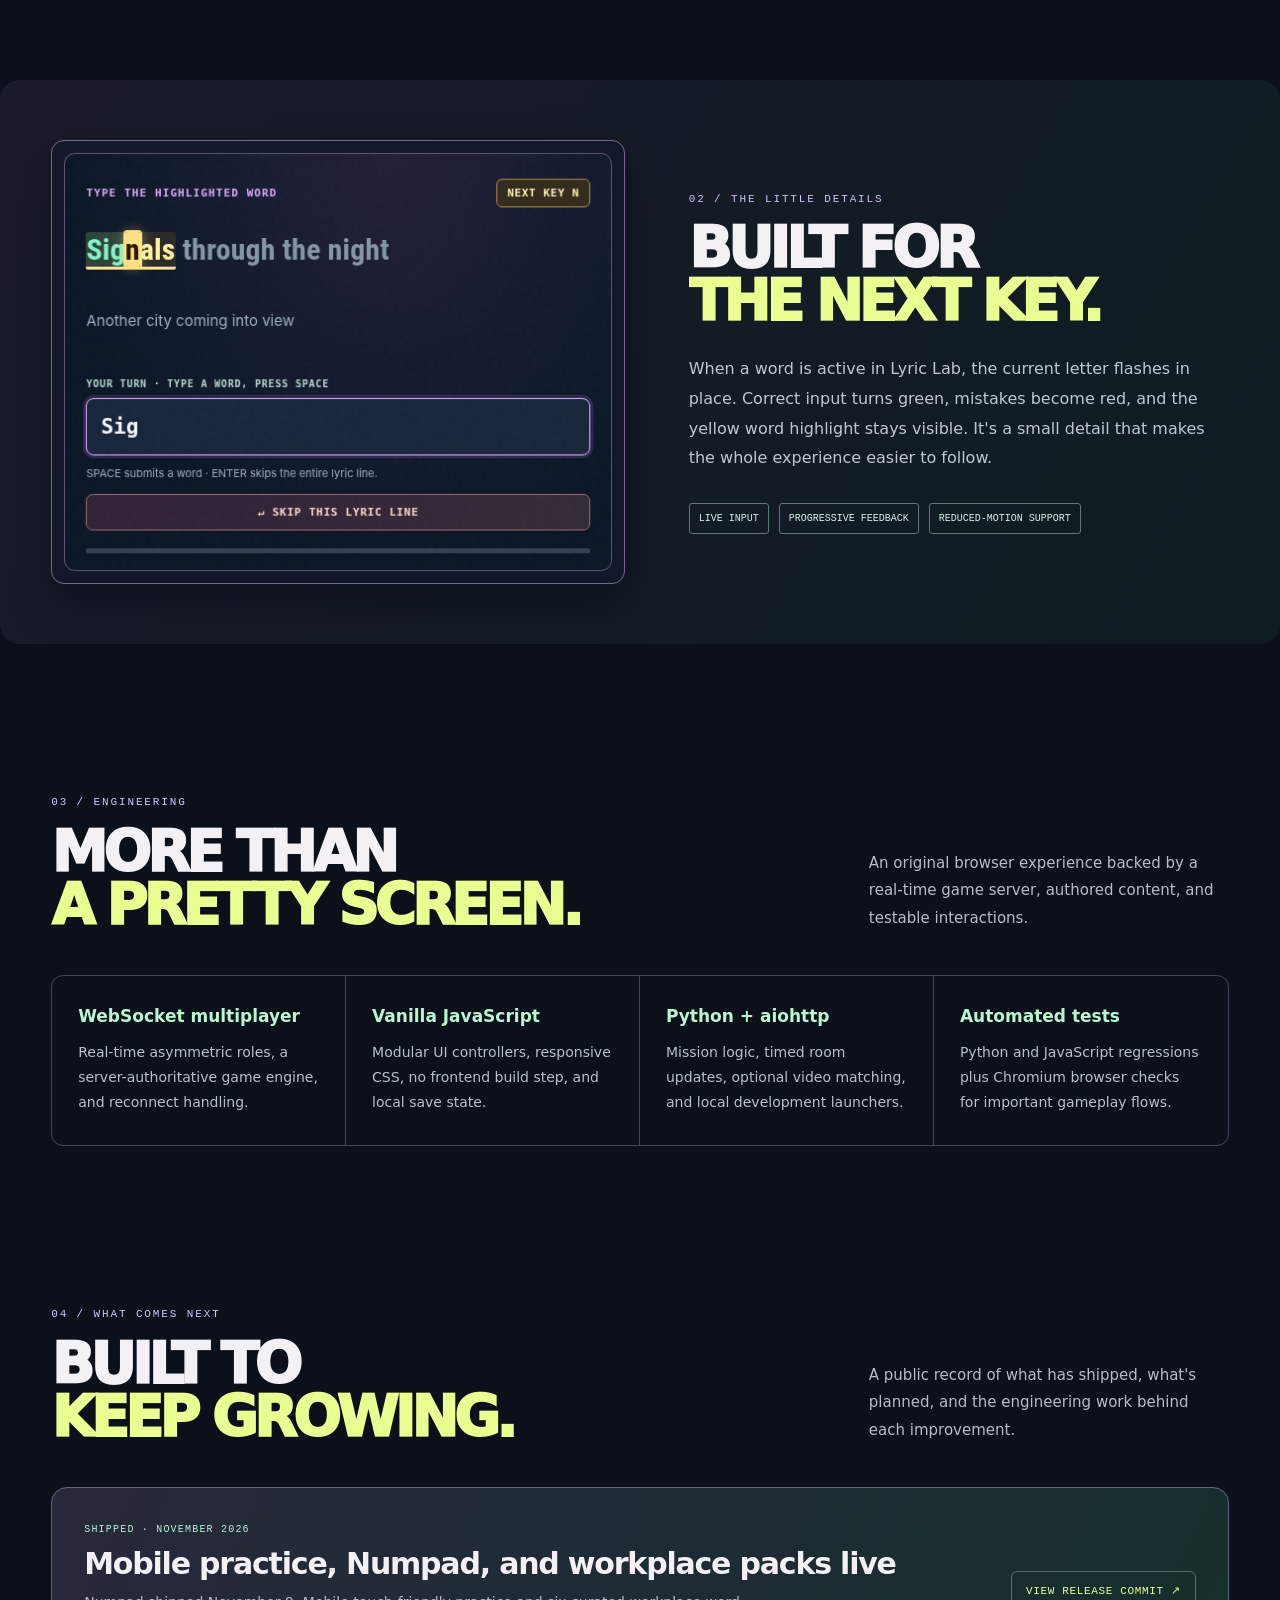
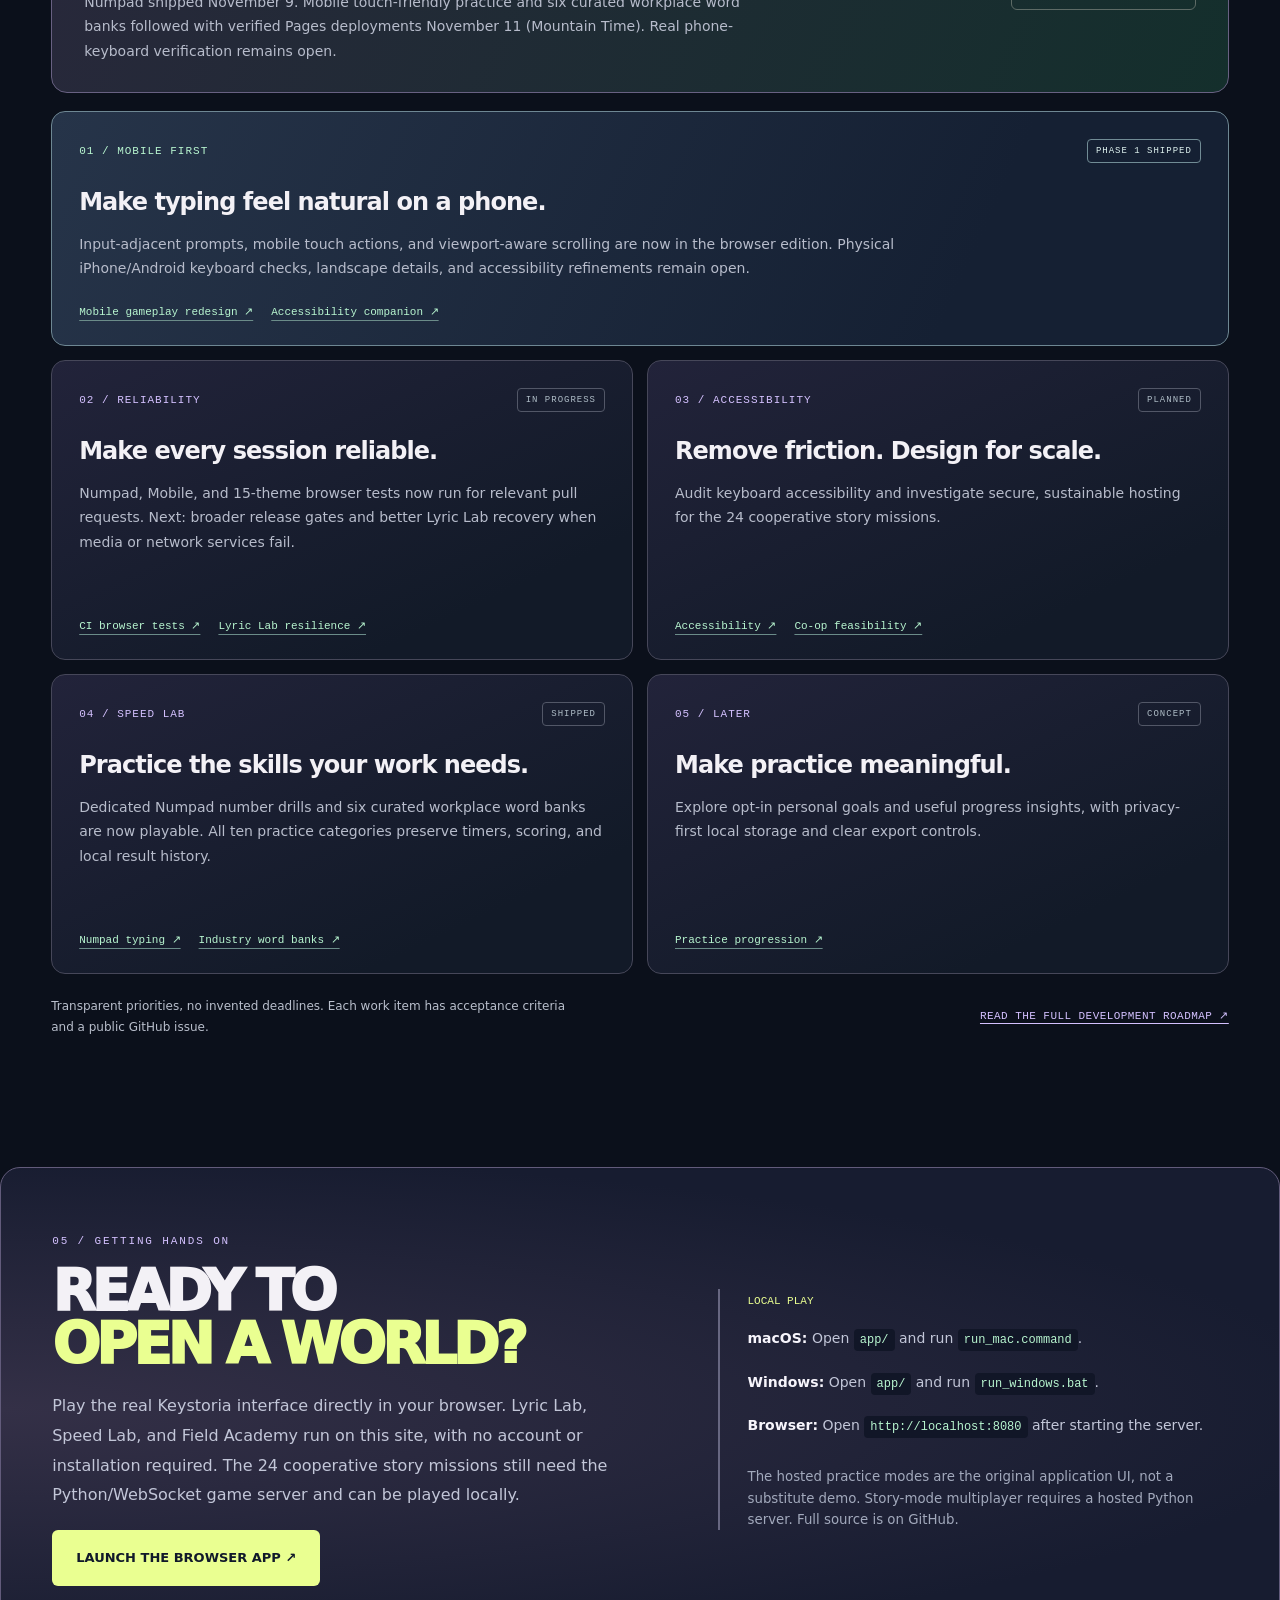
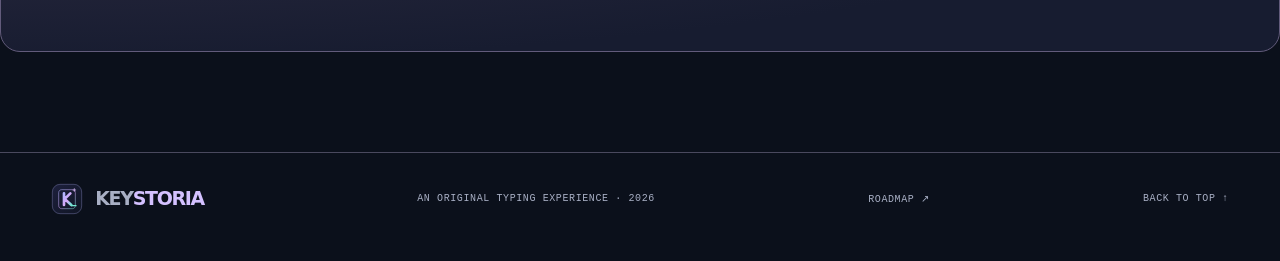
==== commit 29cf00cf: "docs: document shipped workplace Speed Lab packs across site and roadmap Update changelog, README, p" ====
--- a/site/index.html
+++ b/site/index.html
@@ -36,7 +36,7 @@
       <div class="modes">
         <article class="mode mode-story"><span class="mode-index">01 / IMMERSIVE</span><div class="mode-icon" aria-hidden="true">✧</div><h3>Story Worlds</h3><p>Twenty-four original adventures with illustrated scenes and cooperative typing. Run the local server to play solo with ECHO or invite a friend by room code.</p><span class="mode-foot">LOCAL STORY CAMPAIGN <b>→</b></span></article>
         <article class="mode mode-music"><span class="mode-index">02 / RHYTHMIC</span><div class="mode-icon" aria-hidden="true">♫</div><h3>Lyric Lab</h3><p>Type along with timed lyrics. A flashing next-letter cue, color-coded accuracy, and an original offline demo make rhythm practice feel intuitive.</p><span class="mode-foot">MUSIC + TYPING <b>→</b></span></article>
-        <article class="mode mode-speed"><span class="mode-index">03 / FOCUSED</span><div class="mode-icon" aria-hidden="true">⌨</div><h3>Speed Lab</h3><p>Choose a 15-, 30-, 60-, or 120-second typing challenge. Practice words or numeric Numpad drills with live feedback, WPM or CPM, accuracy, and local records.</p><span class="mode-foot">PURE TYPING PRACTICE <b>→</b></span></article>
+        <article class="mode mode-speed"><span class="mode-index">03 / FOCUSED</span><div class="mode-icon" aria-hidden="true">⌨</div><h3>Speed Lab</h3><p>Choose a 15-, 30-, 60-, or 120-second typing challenge. Practice Everyday, Technology, Story, six workplace word banks, or numeric Numpad drills with live feedback, WPM or CPM, and local scores.</p><span class="mode-foot">PURE TYPING PRACTICE <b>→</b></span></article>
         <article class="mode mode-academy"><span class="mode-index">04 / PRACTICAL</span><div class="mode-icon" aria-hidden="true">{ }</div><h3>Field Academy</h3><p>Learn real command patterns across Windows, macOS, and Linux inside a safe teaching simulation. Nothing is executed on your device.</p><span class="mode-foot">SKILLS + INTERACTION <b>→</b></span></article>
       </div>
     </section>
@@ -49,8 +49,8 @@
     <section class="section wrap roadmap-section" id="roadmap" aria-labelledby="roadmap-heading">
       <div class="section-header"><div><p class="eyebrow">04 / WHAT COMES NEXT</p><h2 id="roadmap-heading">BUILT TO<br><em>KEEP GROWING.</em></h2></div><p>A public record of what has shipped, what's planned, and the engineering work behind each improvement.</p></div>
       <div class="roadmap-release" aria-label="Recently shipped">
-        <div><span class="roadmap-kicker">SHIPPED · NOVEMBER 2026</span><h3>Mobile practice and Numpad now live</h3><p>The Numpad challenge shipped November 9. Mobile input cues and touch controls for Speed Lab, Lyric Lab, and Field Academy followed through verified GitHub Pages deployment November 11 (Mountain Time). Real phone keyboard tests remain on the roadmap.</p></div>
-        <a href="https://github.com/MasynNay/Keystoria/commit/042148c5d452fc96307c49ded1db4ce75f410322" target="_blank" rel="noopener noreferrer" aria-label="View mobile practice release commit">VIEW RELEASE COMMIT ↗</a>
+        <div><span class="roadmap-kicker">SHIPPED · NOVEMBER 2026</span><h3>Mobile practice, Numpad, and workplace packs live</h3><p>Numpad shipped November 9. Mobile touch-friendly practice and six curated workplace word banks followed with verified Pages deployments November 11 (Mountain Time). Real phone-keyboard verification remains open.</p></div>
+        <a href="https://github.com/MasynNay/Keystoria/commit/77f85619f3bba393d2d0838a6f6e2b68df3030cf" target="_blank" rel="noopener noreferrer" aria-label="View workplace vocabulary release commit">VIEW RELEASE COMMIT ↗</a>
       </div>
       <div class="roadmap-grid">
         <article class="roadmap-card roadmap-card--priority">
@@ -72,9 +72,9 @@
           <div class="roadmap-links"><a href="https://github.com/MasynNay/Keystoria/issues/3" target="_blank" rel="noopener noreferrer">Accessibility ↗</a><a href="https://github.com/MasynNay/Keystoria/issues/4" target="_blank" rel="noopener noreferrer">Co-op feasibility ↗</a></div>
         </article>
         <article class="roadmap-card">
-          <div class="roadmap-top"><span class="roadmap-phase">04 / SPEED LAB</span><span class="roadmap-state">NEXT / PLANNED</span></div>
+          <div class="roadmap-top"><span class="roadmap-phase">04 / SPEED LAB</span><span class="roadmap-state">SHIPPED</span></div>
           <h3>Practice the skills your work needs.</h3>
-          <p>The Numpad challenge is shipped with numeric CPM scoring. Next: carefully curated practice vocabulary for schools, legal offices, government, healthcare, finance, and hospitality.</p>
+          <p>Dedicated Numpad number drills and six curated workplace word banks are now playable. All ten practice categories preserve timers, scoring, and local result history.</p>
           <div class="roadmap-links"><a href="https://github.com/MasynNay/Keystoria/issues/6" target="_blank" rel="noopener noreferrer">Numpad typing ↗</a><a href="https://github.com/MasynNay/Keystoria/issues/7" target="_blank" rel="noopener noreferrer">Industry word banks ↗</a></div>
         </article>
         <article class="roadmap-card">
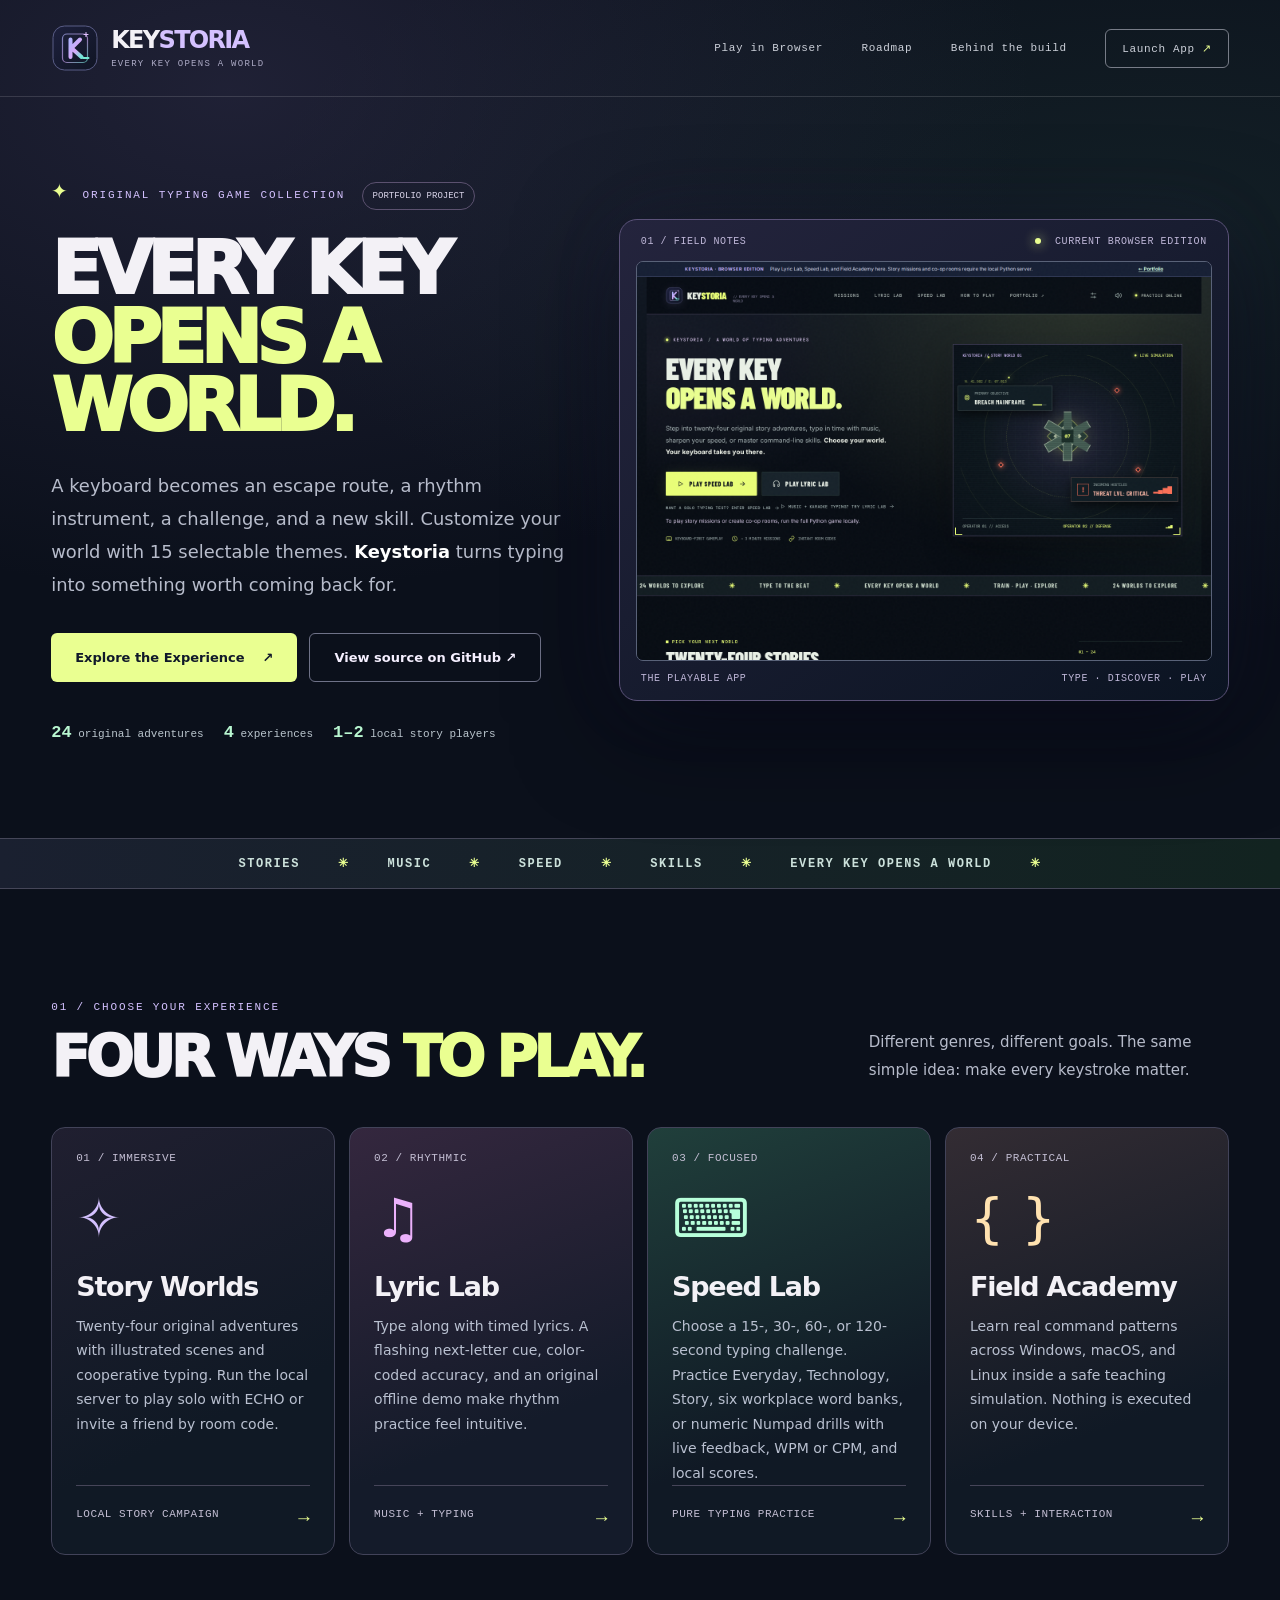
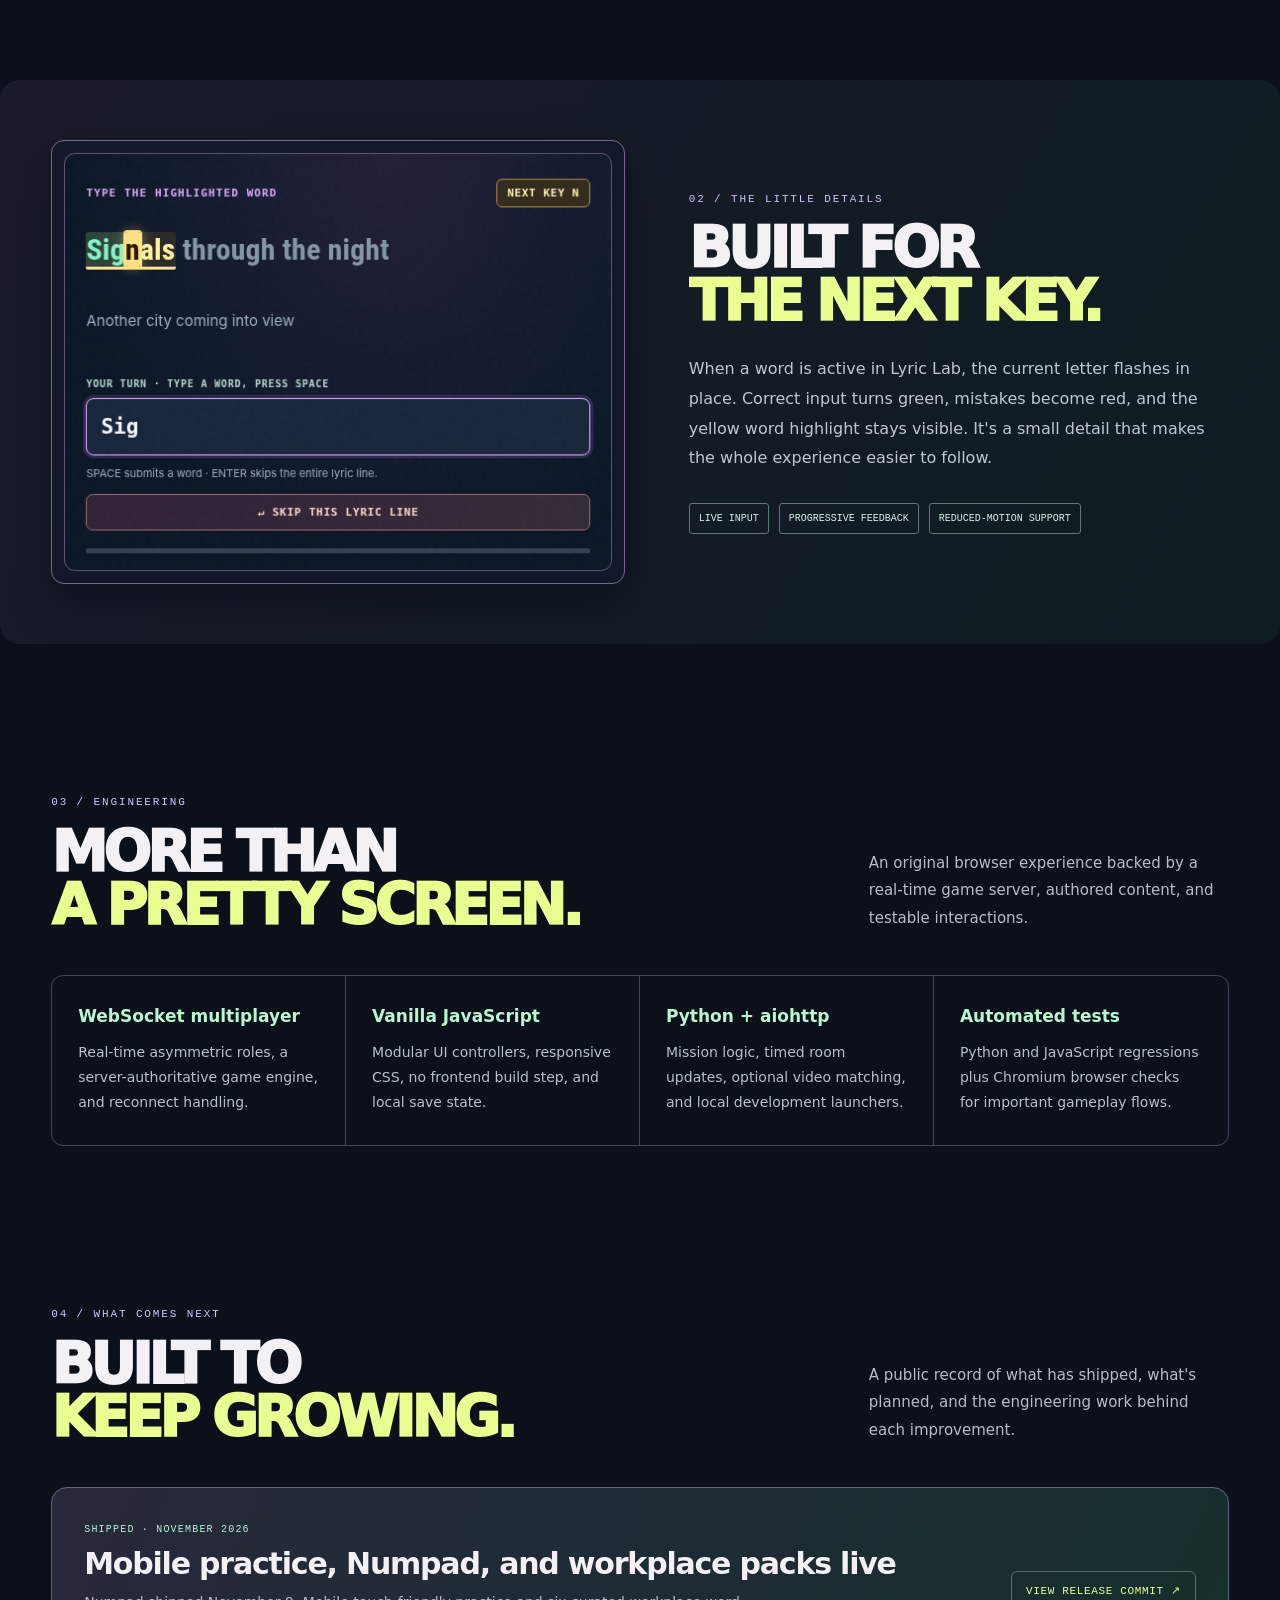
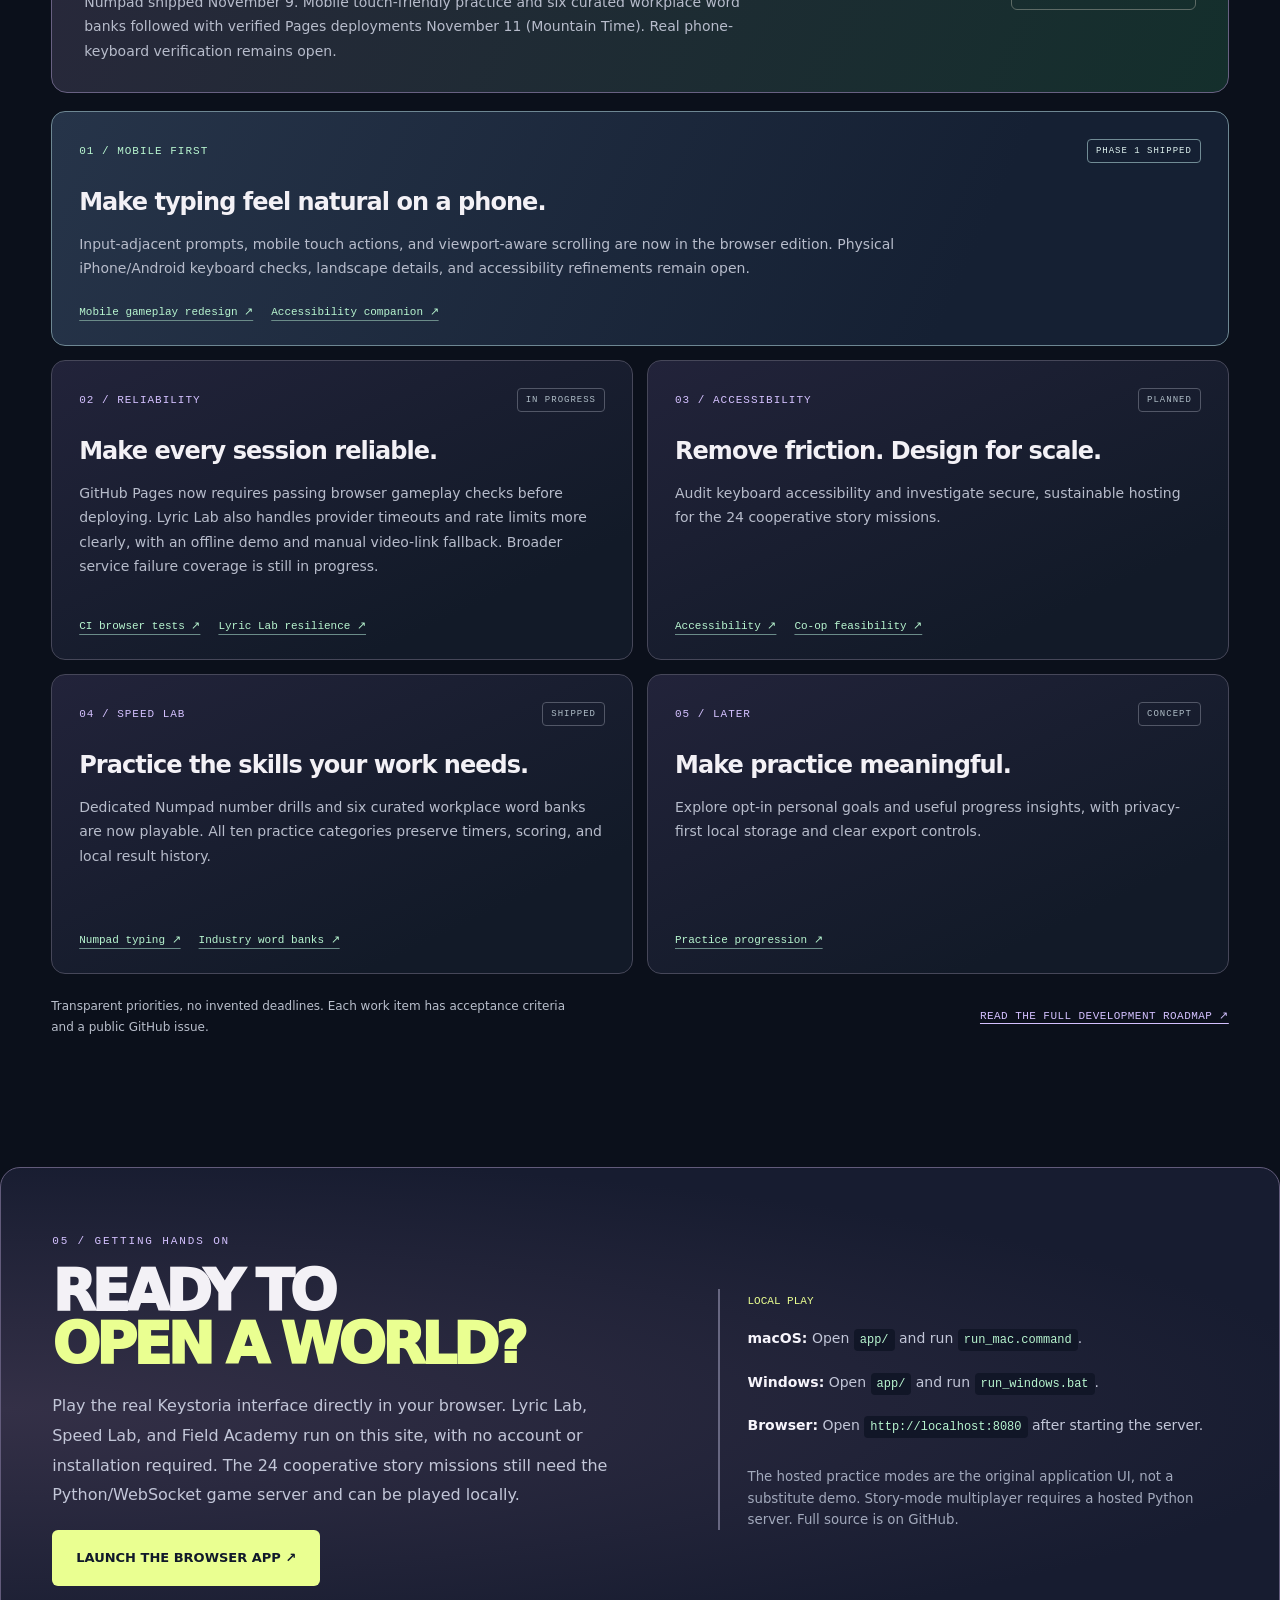
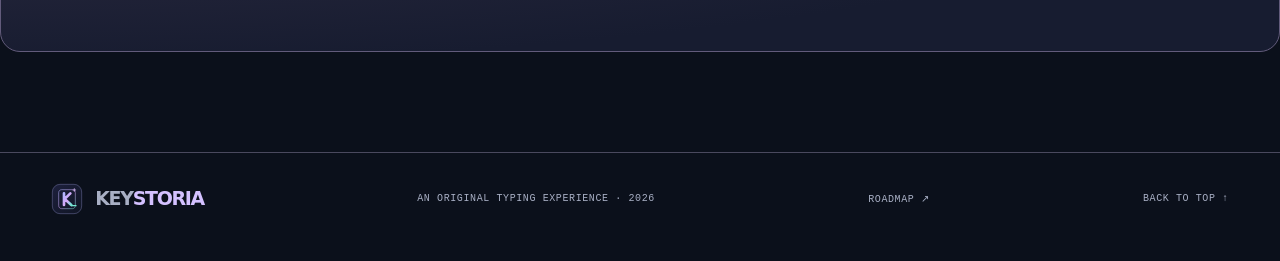
==== commit 476465a6: "docs: record verified browser gate and Lyric Lab recovery releases Synchronize README, changelog, de" ====
--- a/site/index.html
+++ b/site/index.html
@@ -62,7 +62,7 @@
         <article class="roadmap-card">
           <div class="roadmap-top"><span class="roadmap-phase">02 / RELIABILITY</span><span class="roadmap-state">IN PROGRESS</span></div>
           <h3>Make every session reliable.</h3>
-          <p>Numpad, Mobile, and 15-theme browser tests now run for relevant pull requests. Next: broader release gates and better Lyric Lab recovery when media or network services fail.</p>
+          <p>GitHub Pages now requires passing browser gameplay checks before deploying. Lyric Lab also handles provider timeouts and rate limits more clearly, with an offline demo and manual video-link fallback. Broader service failure coverage is still in progress.</p>
           <div class="roadmap-links"><a href="https://github.com/MasynNay/Keystoria/issues/1" target="_blank" rel="noopener noreferrer">CI browser tests ↗</a><a href="https://github.com/MasynNay/Keystoria/issues/2" target="_blank" rel="noopener noreferrer">Lyric Lab resilience ↗</a></div>
         </article>
         <article class="roadmap-card">
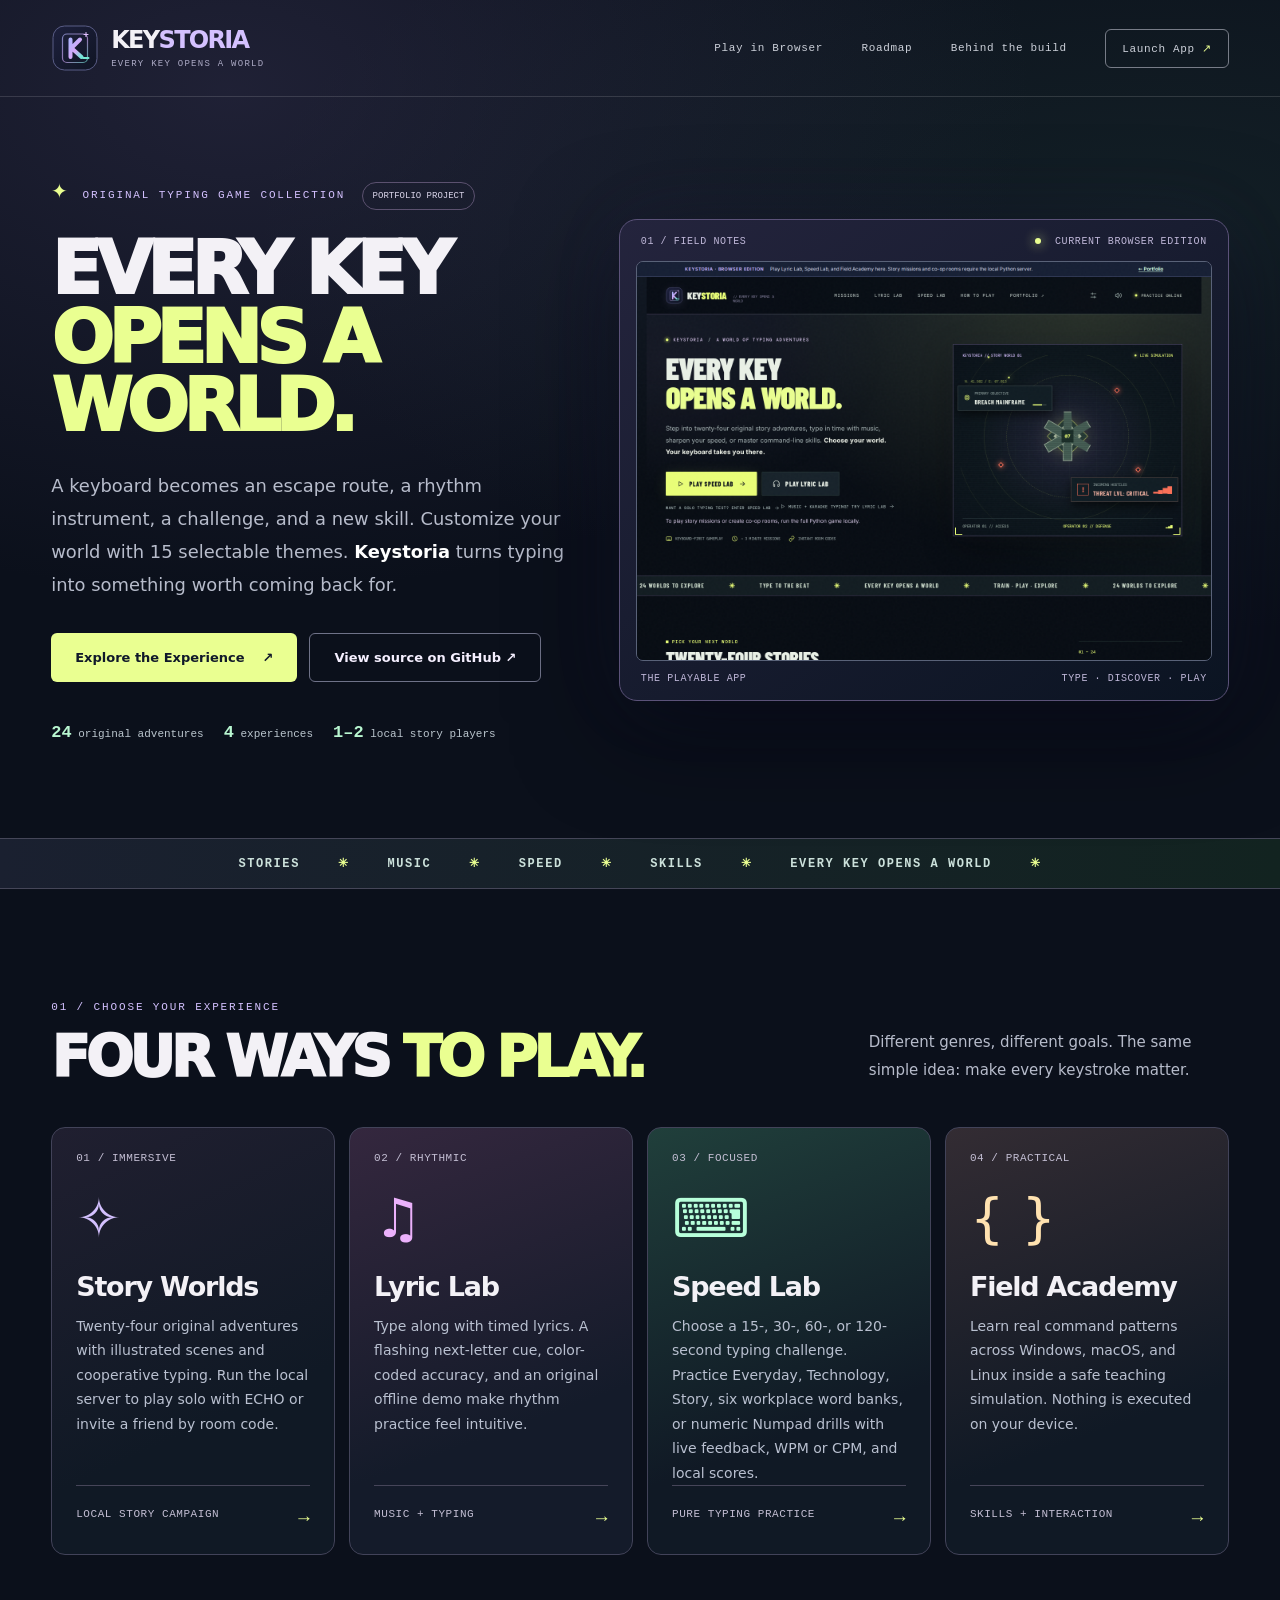
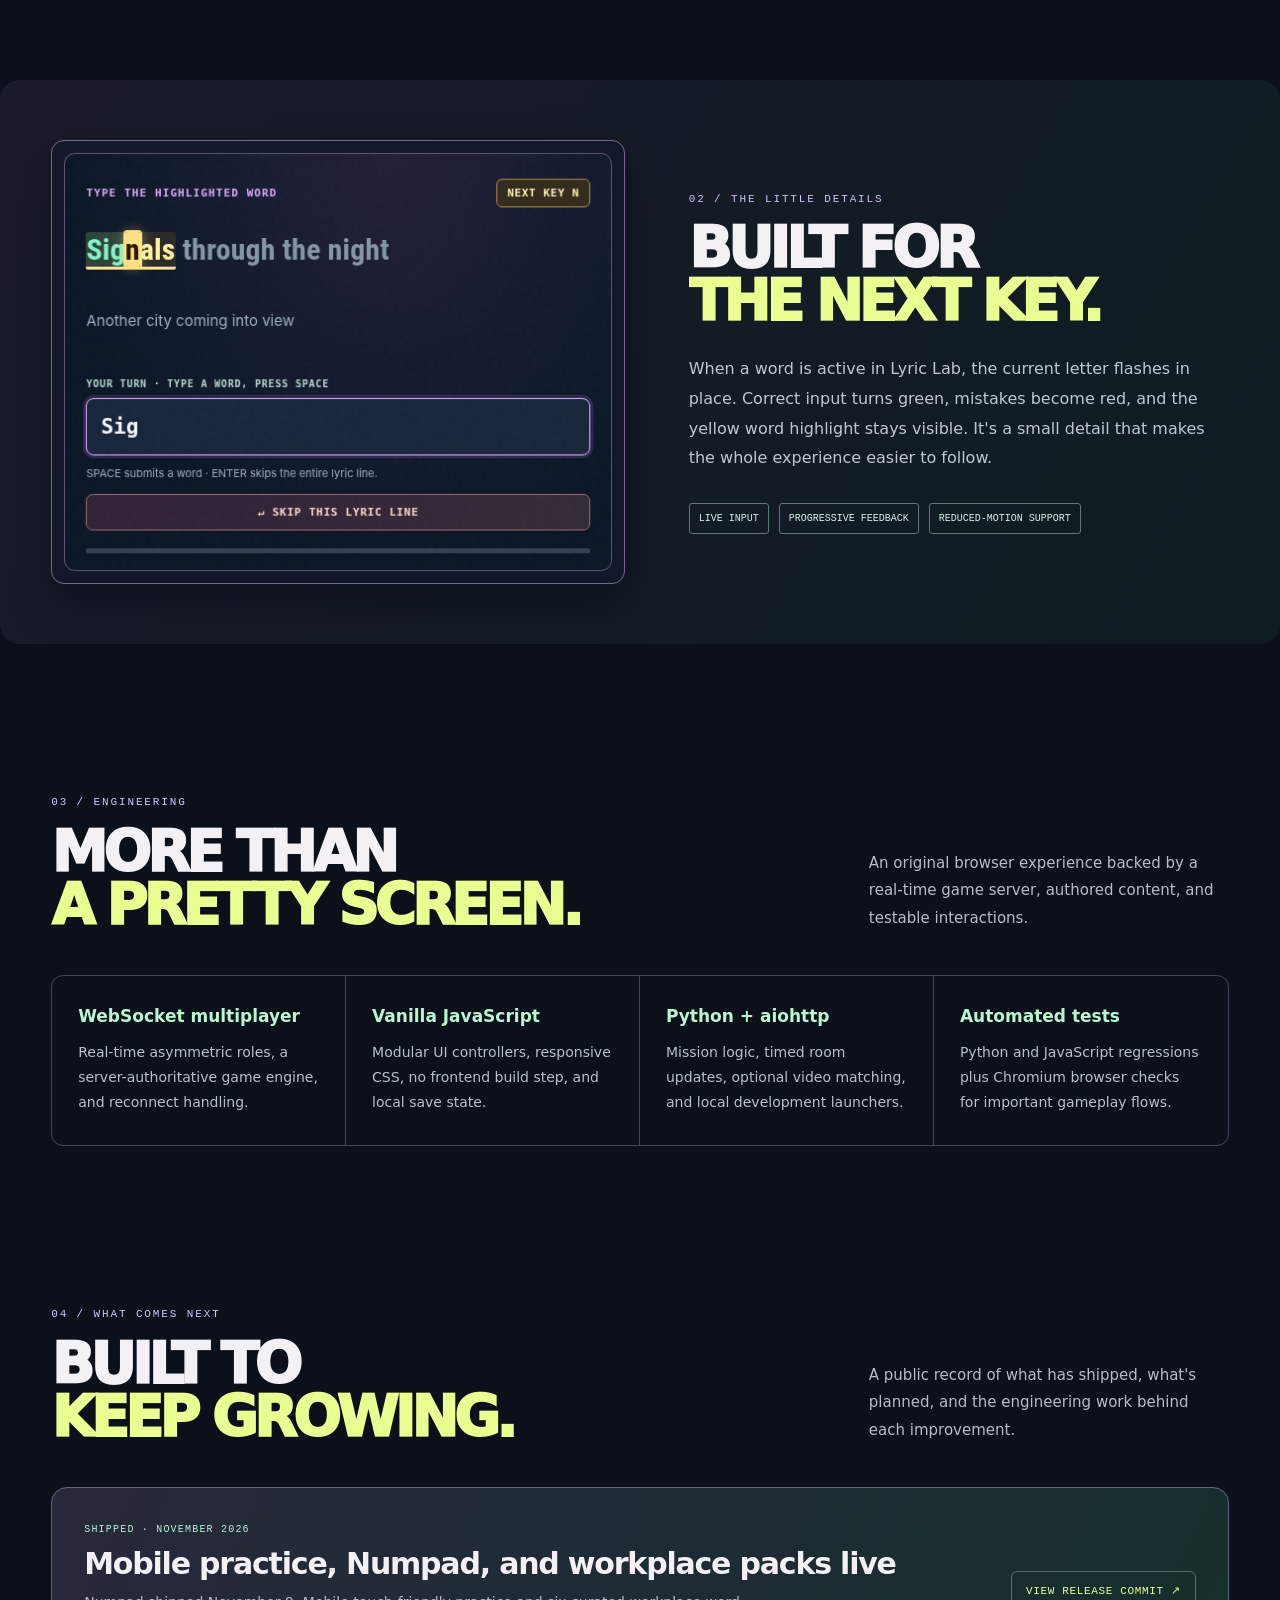
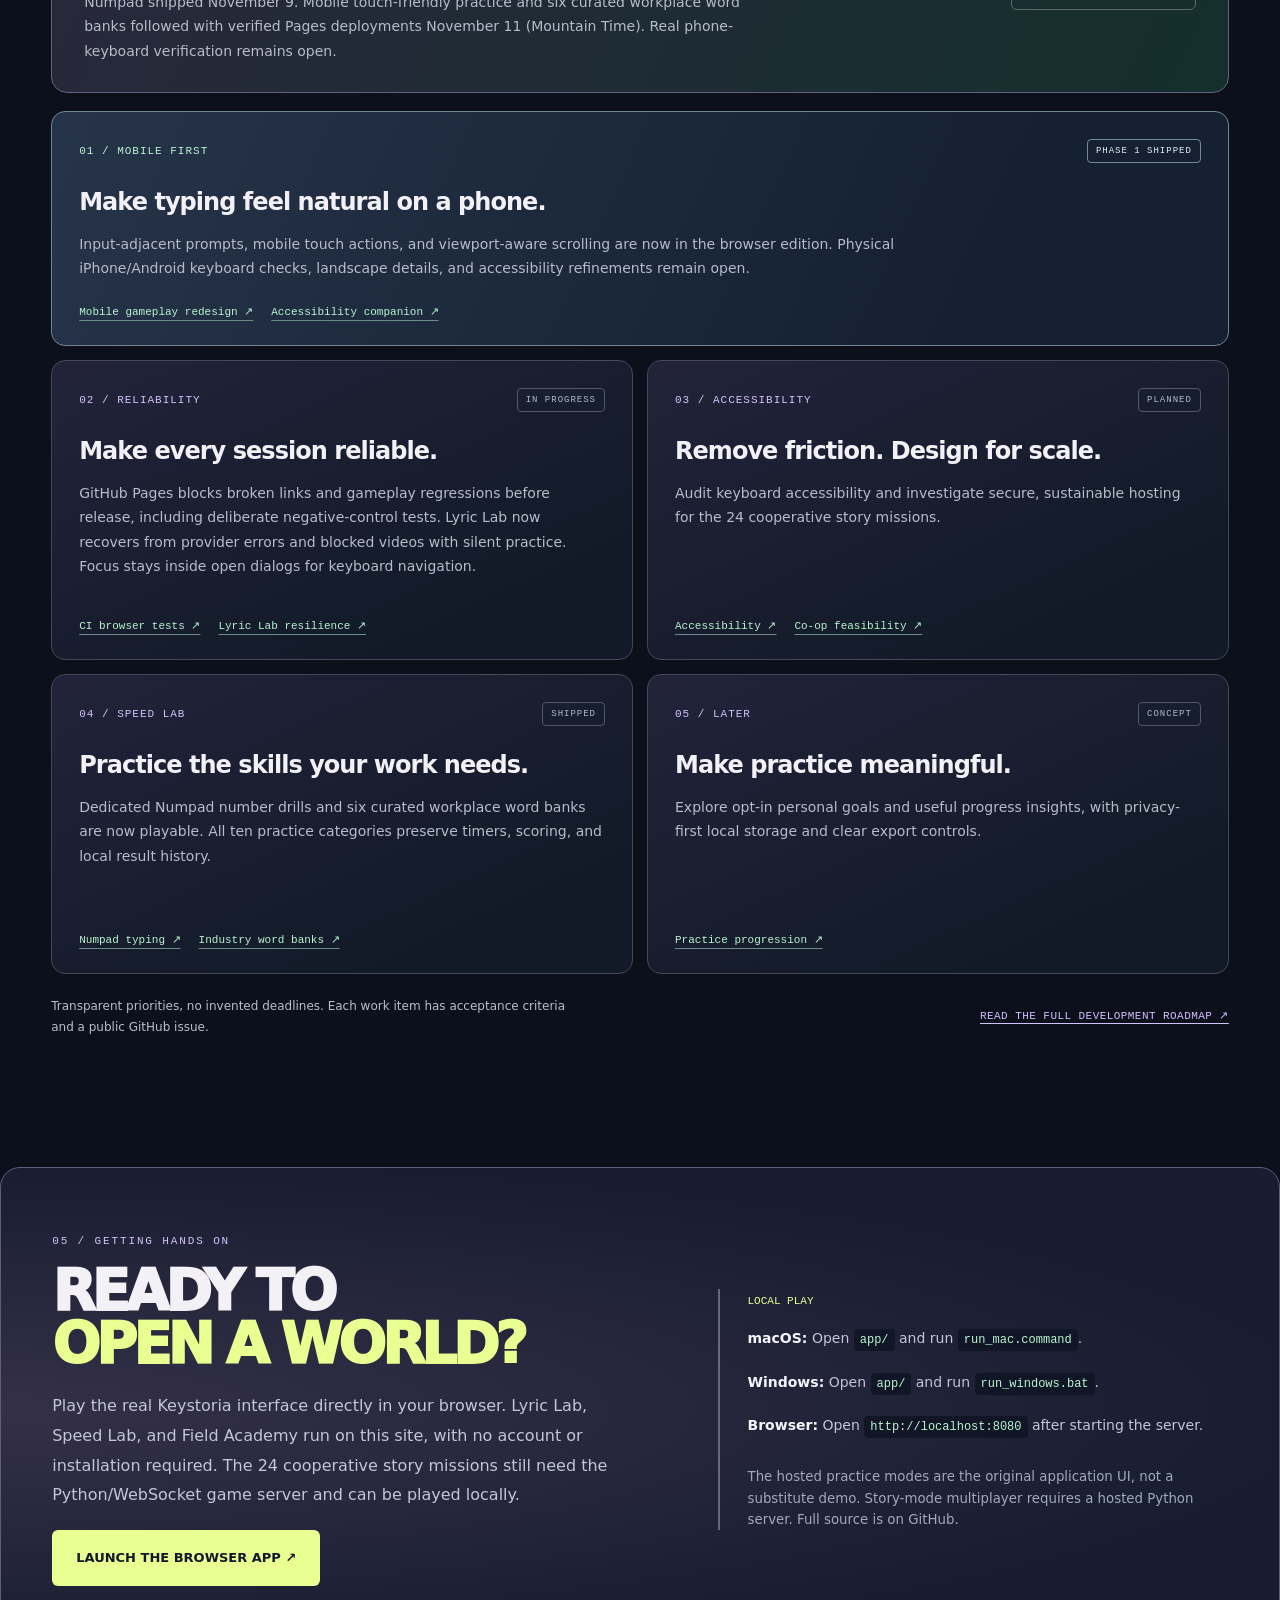
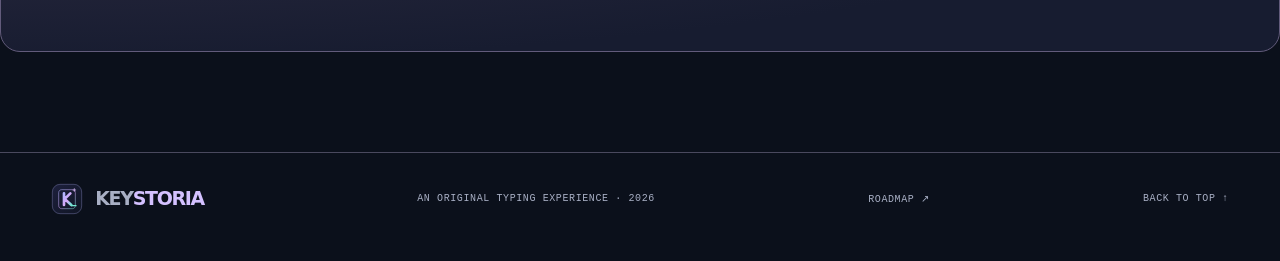
==== commit 08398697: "docs: reconcile Keystoria shipped QA, Lyric and accessibility milestones Close out released work wit" ====
--- a/site/index.html
+++ b/site/index.html
@@ -62,7 +62,7 @@
         <article class="roadmap-card">
           <div class="roadmap-top"><span class="roadmap-phase">02 / RELIABILITY</span><span class="roadmap-state">IN PROGRESS</span></div>
           <h3>Make every session reliable.</h3>
-          <p>GitHub Pages now requires passing browser gameplay checks before deploying. Lyric Lab also handles provider timeouts and rate limits more clearly, with an offline demo and manual video-link fallback. Broader service failure coverage is still in progress.</p>
+          <p>GitHub Pages blocks broken links and gameplay regressions before release, including deliberate negative-control tests. Lyric Lab now recovers from provider errors and blocked videos with silent practice. Focus stays inside open dialogs for keyboard navigation.</p>
           <div class="roadmap-links"><a href="https://github.com/MasynNay/Keystoria/issues/1" target="_blank" rel="noopener noreferrer">CI browser tests ↗</a><a href="https://github.com/MasynNay/Keystoria/issues/2" target="_blank" rel="noopener noreferrer">Lyric Lab resilience ↗</a></div>
         </article>
         <article class="roadmap-card">
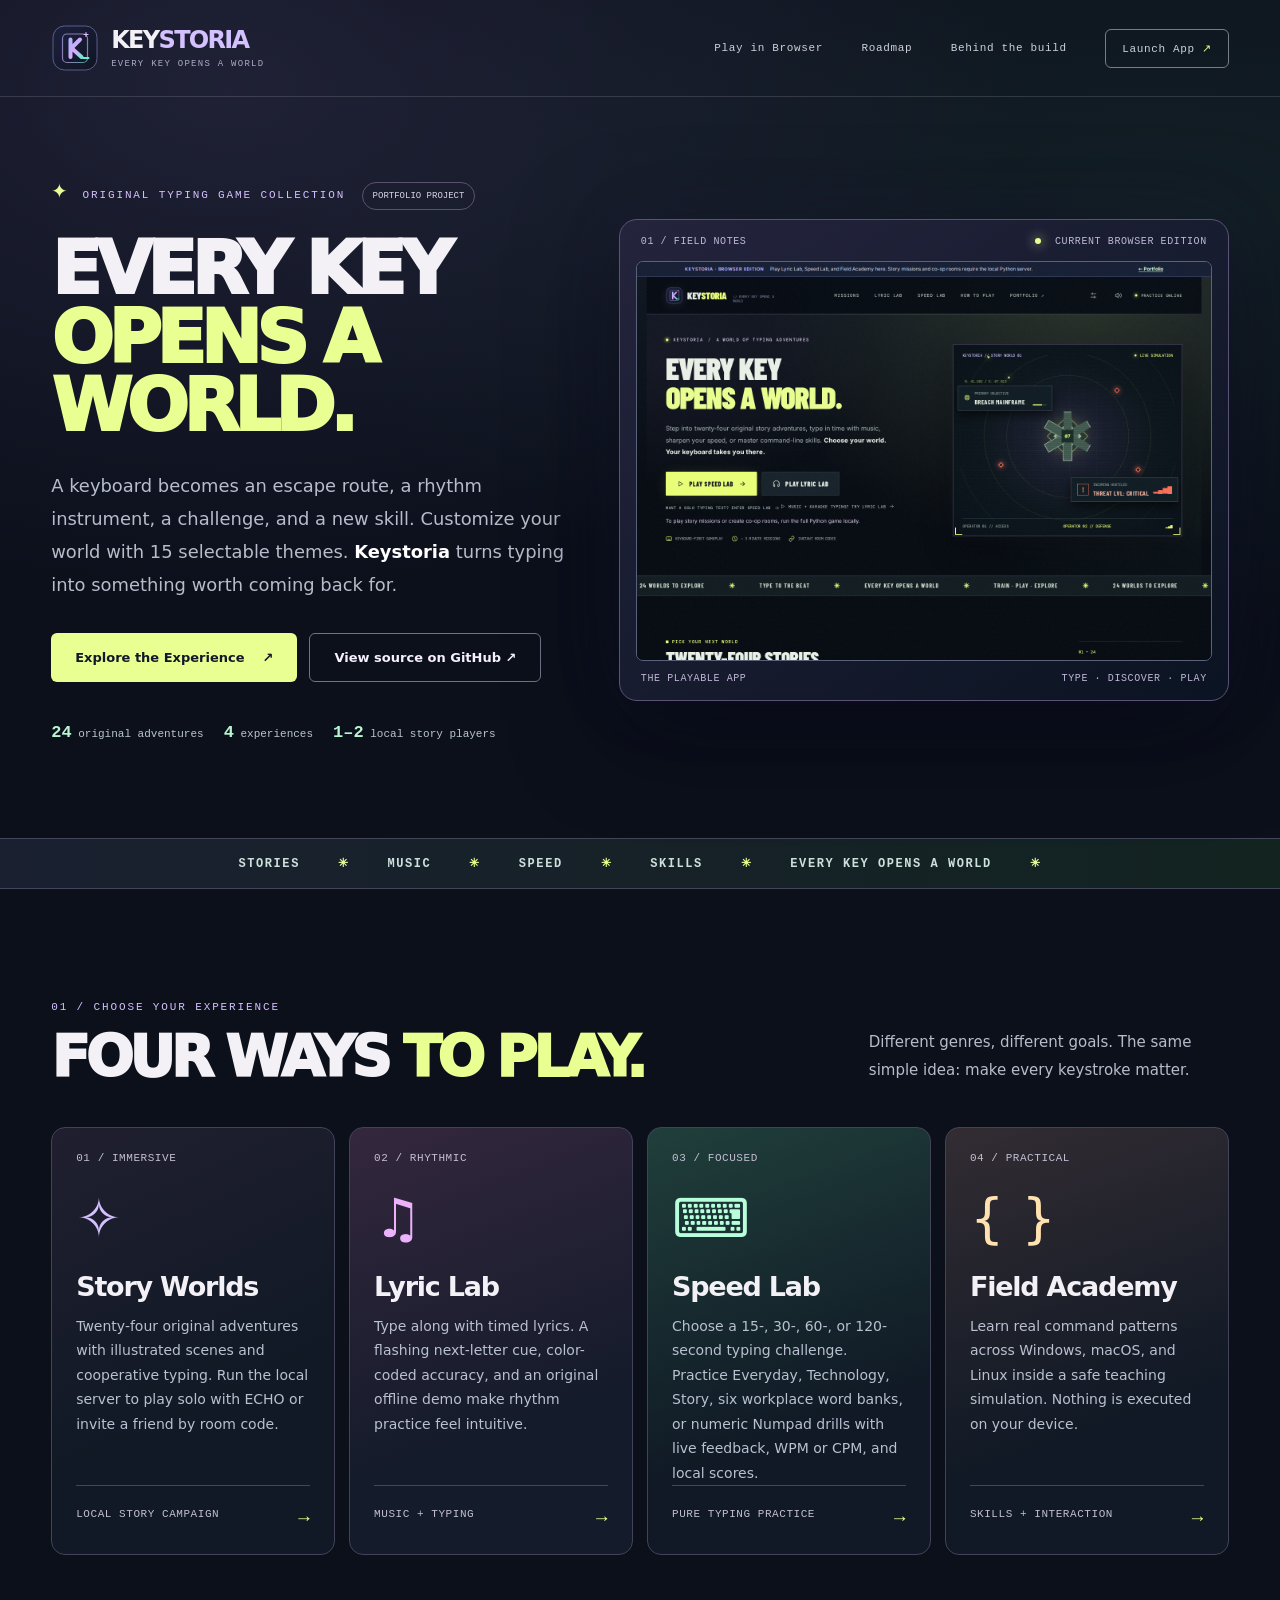
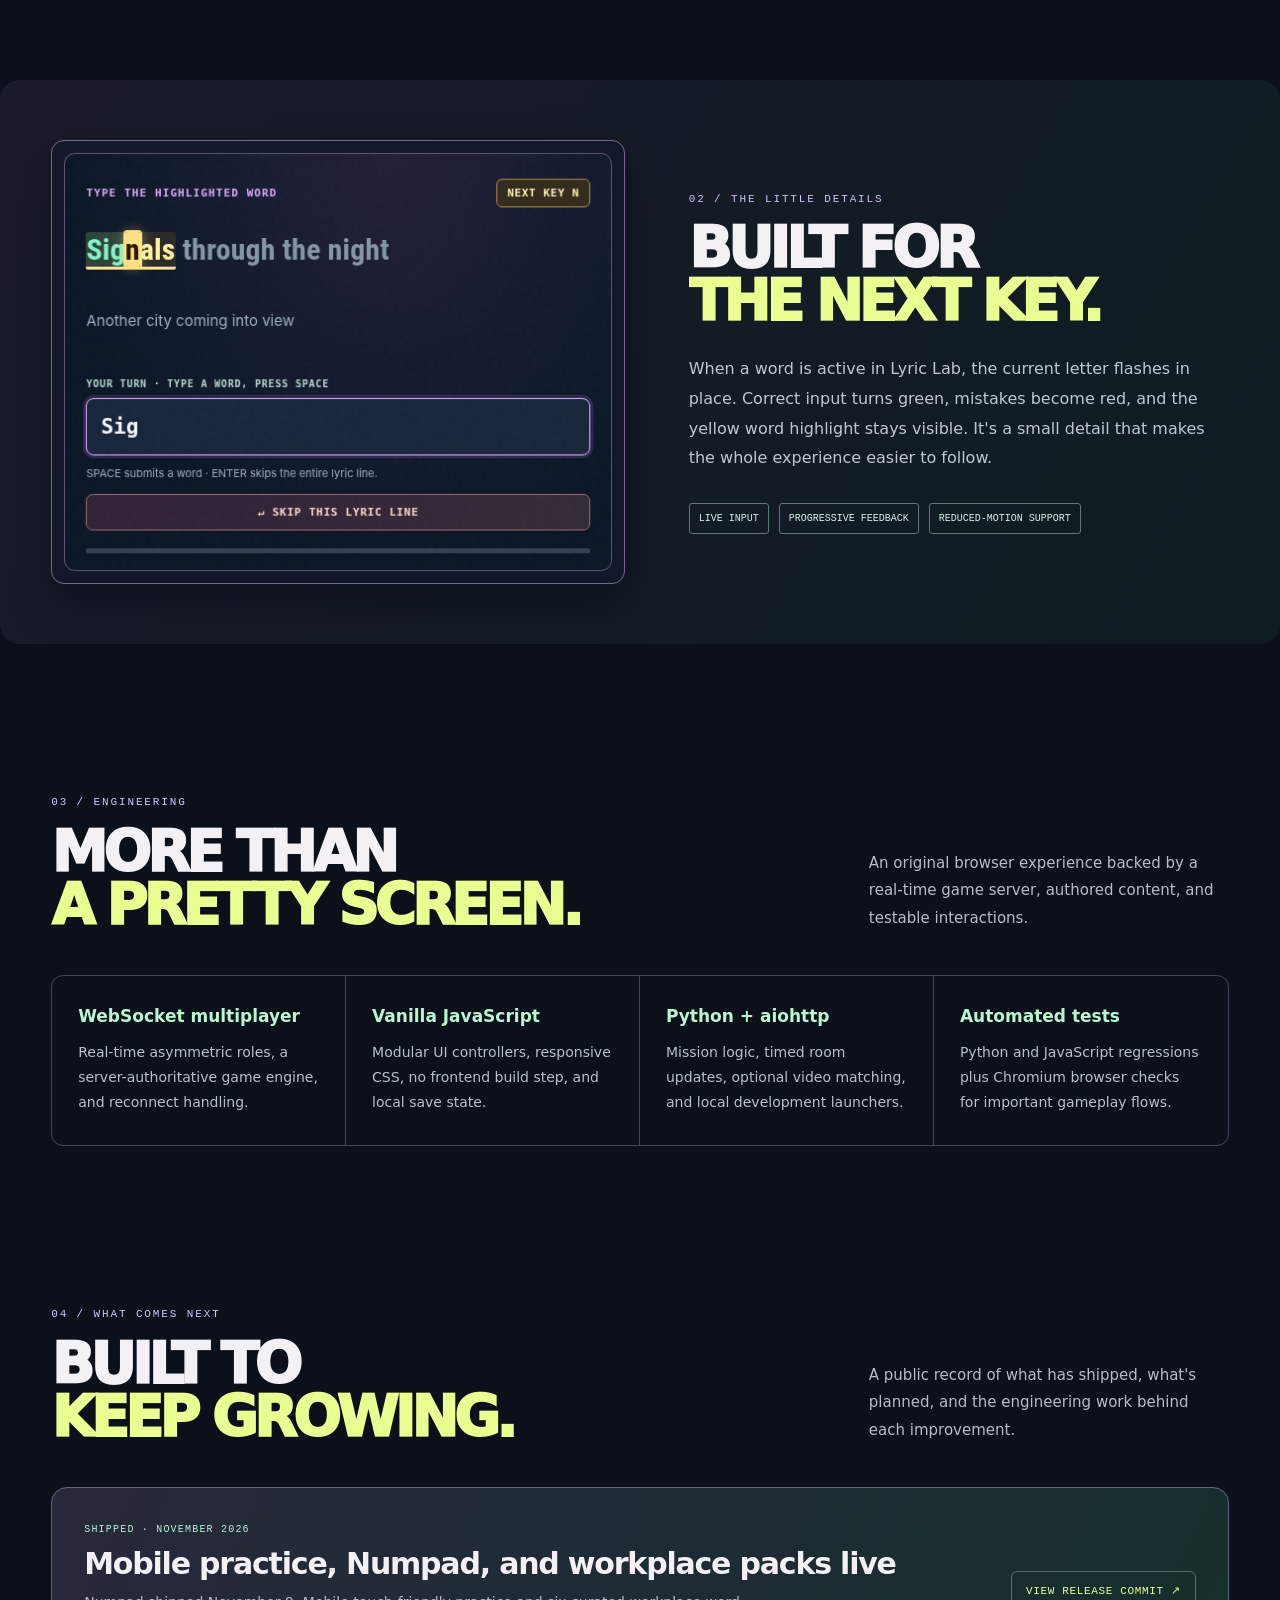
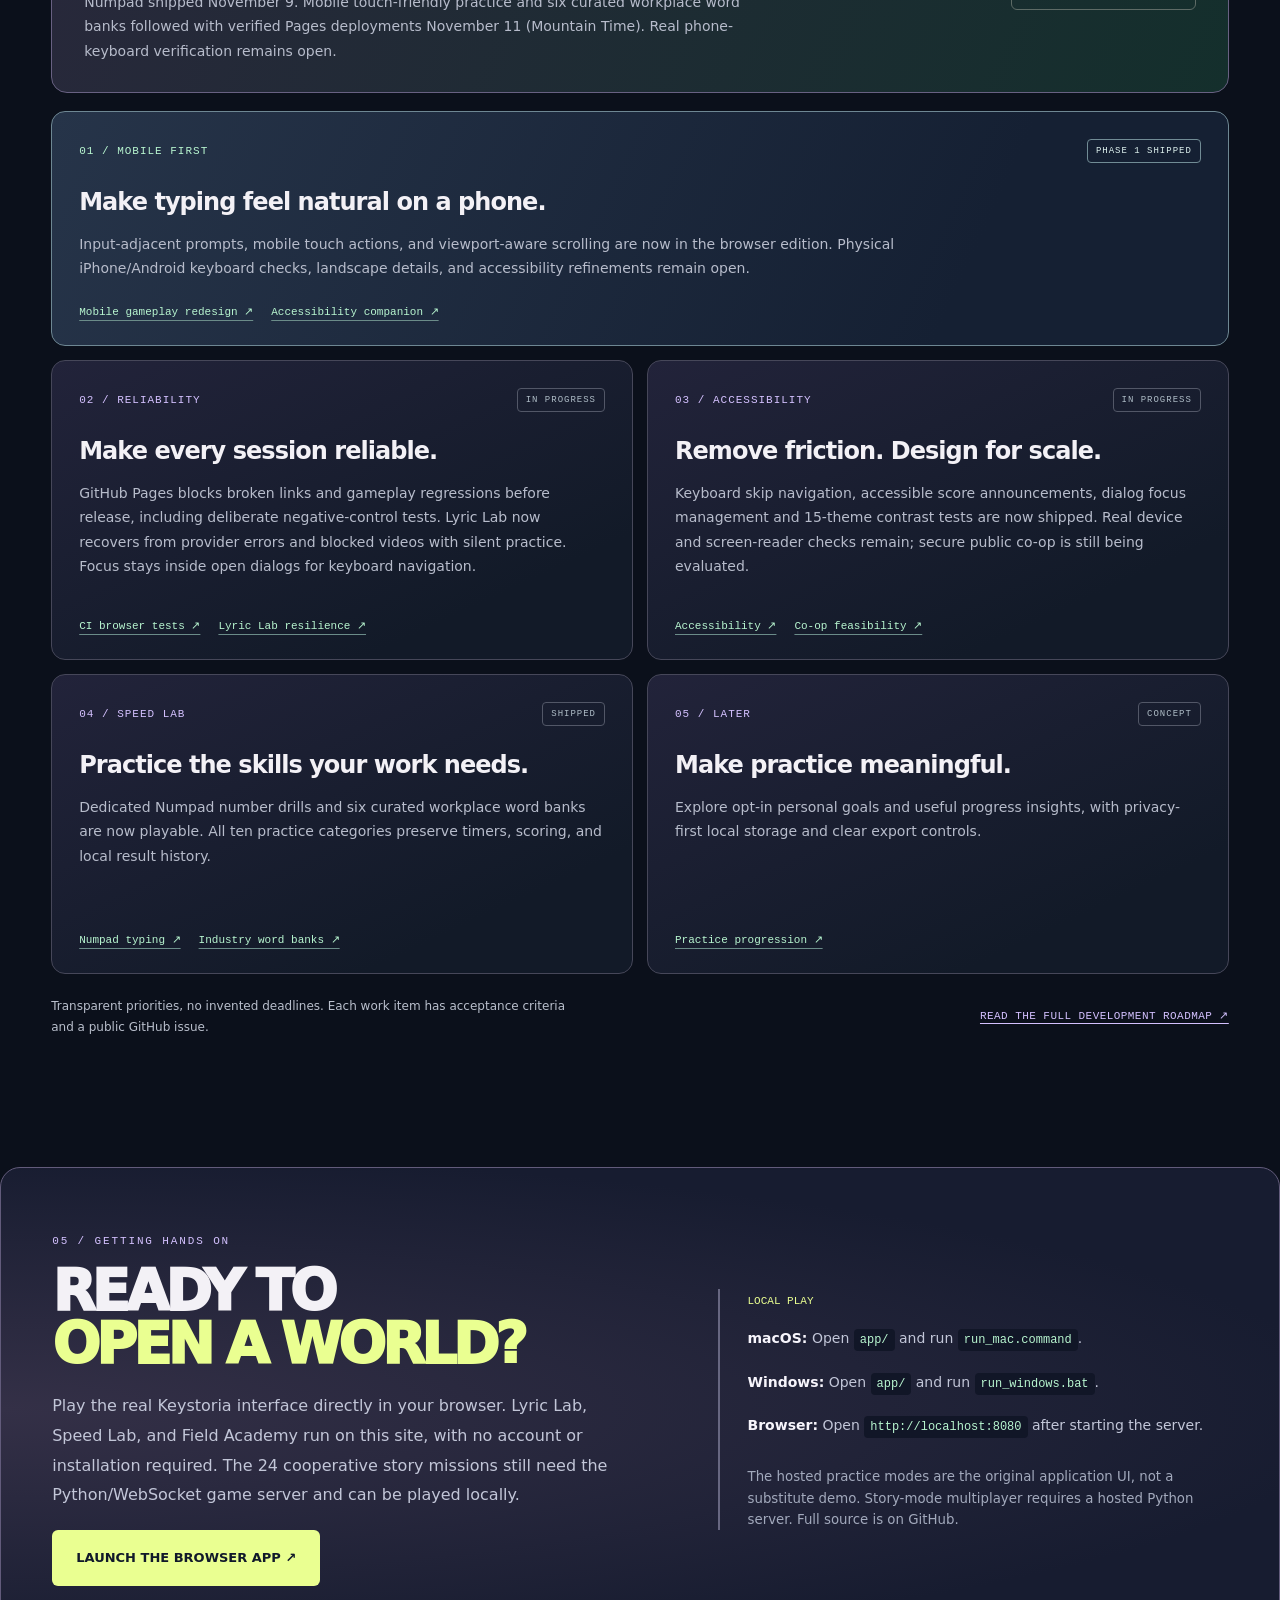
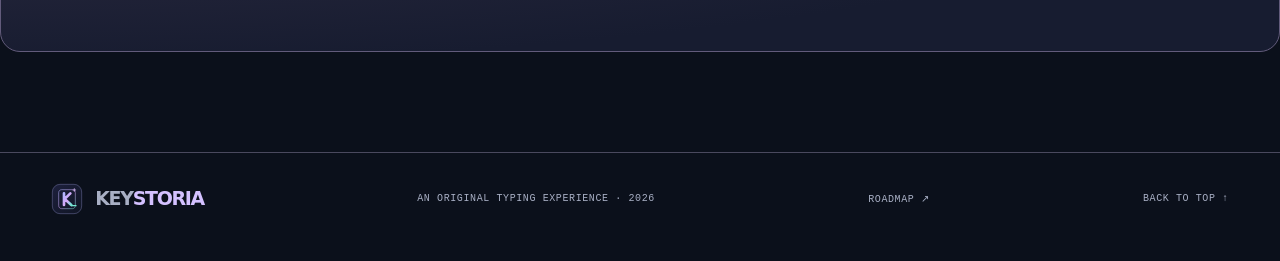
==== commit 150333b9: "docs: record shipped skip navigation and 15-theme contrast safeguards Update README, changelog, publ" ====
--- a/site/index.html
+++ b/site/index.html
@@ -66,9 +66,9 @@
           <div class="roadmap-links"><a href="https://github.com/MasynNay/Keystoria/issues/1" target="_blank" rel="noopener noreferrer">CI browser tests ↗</a><a href="https://github.com/MasynNay/Keystoria/issues/2" target="_blank" rel="noopener noreferrer">Lyric Lab resilience ↗</a></div>
         </article>
         <article class="roadmap-card">
-          <div class="roadmap-top"><span class="roadmap-phase">03 / ACCESSIBILITY</span><span class="roadmap-state">PLANNED</span></div>
+          <div class="roadmap-top"><span class="roadmap-phase">03 / ACCESSIBILITY</span><span class="roadmap-state">IN PROGRESS</span></div>
           <h3>Remove friction. Design for scale.</h3>
-          <p>Audit keyboard accessibility and investigate secure, sustainable hosting for the 24 cooperative story missions.</p>
+          <p>Keyboard skip navigation, accessible score announcements, dialog focus management and 15-theme contrast tests are now shipped. Real device and screen-reader checks remain; secure public co-op is still being evaluated.</p>
           <div class="roadmap-links"><a href="https://github.com/MasynNay/Keystoria/issues/3" target="_blank" rel="noopener noreferrer">Accessibility ↗</a><a href="https://github.com/MasynNay/Keystoria/issues/4" target="_blank" rel="noopener noreferrer">Co-op feasibility ↗</a></div>
         </article>
         <article class="roadmap-card">
